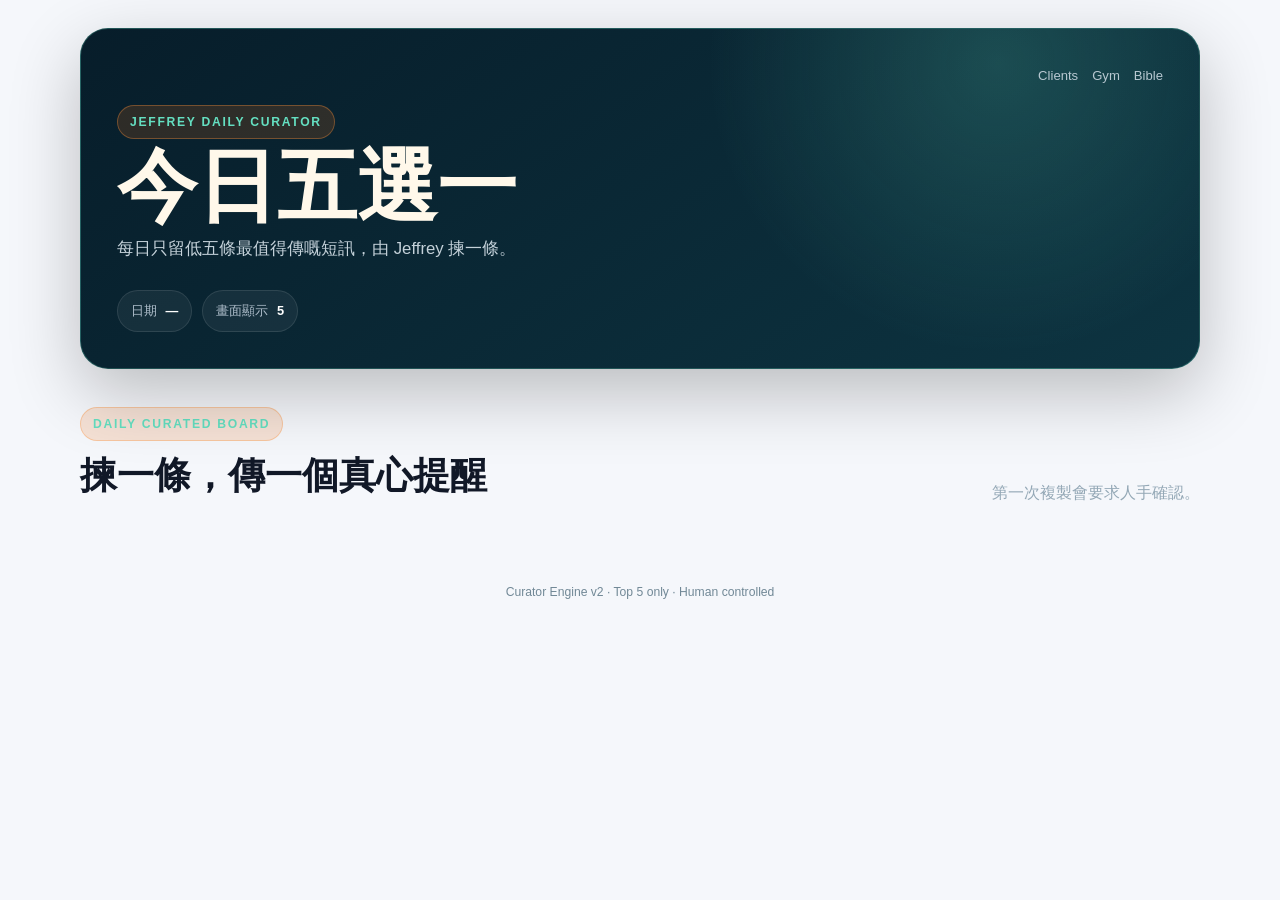
==== index.html @ 98b44e22 "feat: replace reminder catalogue with Top 5 board" ====
<!DOCTYPE html>
<html lang="zh-HK">
<head>
  <meta charset="UTF-8" />
  <meta name="viewport" content="width=device-width, initial-scale=1.0" />
  <meta name="app-version" content="5.0.0" />
  <meta name="last-updated" content="2026-07-28" />
  <title>Jeffrey 每日短訊精選</title>
  <link rel="stylesheet" href="style.css" />
  <link rel="stylesheet" href="reminder/relationship.css" />
  <link rel="stylesheet" href="reminder/curator-overrides.css" />
</head>
<body>
  <div class="curator-shell">
    <header class="curator-hero">
      <nav class="root-links" aria-label="Jeffrey tools">
        <a href="clients.html">Clients</a>
        <a href="gym/">Gym</a>
        <a href="bible.html">Bible</a>
      </nav>
      <div class="eyebrow">Jeffrey Daily Curator</div>
      <h1>今日五選一</h1>
      <p>每日只留低五條最值得傳嘅短訊，由 Jeffrey 揀一條。</p>
      <div class="board-facts" aria-label="今日精選資料">
        <span>日期 <strong id="boardDate">—</strong></span>
        <span>畫面顯示 <strong>5</strong></span>
      </div>
    </header>
    <main>
      <section aria-labelledby="boardTitle">
        <div class="section-heading">
          <div>
            <div class="eyebrow">Daily curated board</div>
            <h2 id="boardTitle">揀一條，傳一個真心提醒</h2>
          </div>
          <p>第一次複製會要求人手確認。</p>
        </div>
        <div id="messageGrid" class="curator-grid" aria-live="polite"></div>
        <div id="emptyState" class="empty-state" hidden>
          今日精選未準備好。畫面唔會顯示舊短訊，請稍後再試。
        </div>
      </section>
    </main>
    <footer>Curator Engine v2 · Top 5 only · Human controlled</footer>
  </div>
  <script type="module" src="reminder/app.js"></script>
</body>
</html>
---- style.css ----
:root{--bg:#f5f7fb;--card:#fff;--ink:#111827;--muted:#6b7280;--line:#e5e7eb;--accent:#f97316;--green:#16a34a;--blue:#2563eb;--shadow:0 8px 28px rgba(17,24,39,.08)}:root[data-theme="dark"]{--bg:#0b1120;--card:#111827;--ink:#f9fafb;--muted:#9ca3af;--line:#2b3546;--shadow:0 10px 32px rgba(0,0,0,.28)}*{box-sizing:border-box}html{scroll-behavior:smooth}body{margin:0;background:var(--bg);color:var(--ink);font-family:-apple-system,BlinkMacSystemFont,"Segoe UI",Roboto,"Noto Sans TC","PingFang TC","Microsoft JhengHei",sans-serif;line-height:1.65;transition:background .2s,color .2s}.app-shell{max-width:1120px;margin:auto;padding:18px}.hero{background:linear-gradient(135deg,#111827,#1f2937);color:#fff;border-radius:28px;padding:28px 22px;text-align:center;box-shadow:var(--shadow);margin-bottom:18px}.hero-topline{display:flex;justify-content:space-between;align-items:center;gap:12px;flex-wrap:wrap}.eyebrow{display:inline-block;background:rgba(249,115,22,.16);color:#fed7aa;border:1px solid rgba(251,146,60,.35);border-radius:999px;padding:6px 12px;font-weight:800;font-size:13px}.engine-status{border-radius:999px;padding:6px 10px;font-size:12px;font-weight:900}.loading-state{background:#374151;color:#e5e7eb}.ready-state{background:#064e3b;color:#a7f3d0}.warning-state{background:#78350f;color:#fde68a}.error-state{background:#7f1d1d;color:#fecaca}.hero h1{margin:18px 0 8px;font-size:2rem}.hero p{margin:0;color:#d1d5db}.hero-actions{margin-top:16px;display:flex;gap:10px;justify-content:center;flex-wrap:wrap}.nav-link{border:0;text-decoration:none;background:#fff;color:#111827;padding:10px 15px;border-radius:999px;font-weight:800;cursor:pointer}.nav-link.ghost{background:rgba(255,255,255,.12);color:#fff;border:1px solid rgba(255,255,255,.18)}.control-panel{display:flex;justify-content:space-between;gap:16px;align-items:center;background:var(--card);border:1px solid var(--line);border-radius:22px;padding:14px 16px;margin-bottom:18px;box-shadow:var(--shadow)}.search-box{display:flex;align-items:center;gap:10px;min-width:0;flex:1;font-weight:800}.search-box input{width:100%;max-width:420px;border:1px solid var(--line);background:var(--bg);color:var(--ink);border-radius:14px;padding:11px 13px;font:inherit}.stats{display:flex;gap:14px;flex-wrap:wrap;color:var(--muted);font-size:13px}.stats b{color:var(--ink)}.daily-brief{background:var(--card);border:1px solid var(--line);border-radius:24px;padding:18px;margin-bottom:18px;box-shadow:var(--shadow)}.brief-grid{display:grid;grid-template-columns:1.4fr 1fr 1fr;gap:14px}.brief-card{border:1px solid var(--line);border-radius:18px;padding:14px;background:var(--card)}.brief-card h3{margin:0 0 6px;font-size:15px}.brief-card p{margin:0;color:var(--muted)}.tabs{display:flex;gap:10px;overflow-x:auto;padding:0 0 12px;margin-bottom:12px;scrollbar-width:thin}.tab{border:1px solid var(--line);background:var(--card);color:var(--ink);border-radius:999px;padding:10px 16px;font-weight:800;white-space:nowrap;box-shadow:0 3px 12px rgba(0,0,0,.04);cursor:pointer}.tab.active,.tab:hover{background:#111827;color:#fff}.grid{display:grid;grid-template-columns:repeat(auto-fit,minmax(300px,1fr));gap:18px}.card{background:var(--card);border-radius:24px;padding:20px;box-shadow:var(--shadow);border:2px solid transparent;display:flex;flex-direction:column;justify-content:space-between;min-height:250px}.card.daily{border-color:#fb923c}.card.fav{border-color:#facc15}.meta{display:flex;gap:8px;flex-wrap:wrap;margin-bottom:10px}.pill{display:inline-block;border-radius:999px;background:#eef2ff;color:#3730a3;font-size:12px;font-weight:900;padding:4px 9px}.pill.today{background:#ffedd5;color:#c2410c}.pill.score{background:#dcfce7;color:#166534}.topic{font-size:1.12rem;font-weight:900;margin:4px 0 10px}.content{white-space:pre-wrap;color:var(--muted);line-height:1.85;margin-bottom:14px}.card-actions{display:flex;gap:8px}.btn{flex:1;border:0;border-radius:14px;padding:12px 10px;background:#111827;color:#fff;font-weight:900;cursor:pointer}.btn.secondary{background:var(--bg);color:var(--ink);border:1px solid var(--line)}.btn.copied{background:var(--green)}.btn.retry{max-width:180px;margin-top:8px}.usage{font-size:12px;color:#047857;font-weight:700;margin-bottom:10px}.loading,.empty-state{color:var(--muted)}.empty-state,.error-panel{grid-column:1/-1;background:var(--card);border:1px dashed var(--line);border-radius:18px;padding:24px;text-align:center}.error-panel p{color:var(--muted)}footer{text-align:center;color:var(--muted);font-size:13px;margin:30px 0 10px;display:flex;flex-direction:column;gap:4px}@media(max-width:760px){.app-shell{padding:12px}.hero{padding:22px 16px;border-radius:22px}.hero-topline{justify-content:center}.hero h1{font-size:1.45rem}.control-panel{align-items:stretch;flex-direction:column}.search-box{align-items:stretch;flex-direction:column;gap:6px}.search-box input{max-width:none}.stats{display:grid;grid-template-columns:1fr 1fr;gap:8px}.brief-grid{grid-template-columns:1fr}.grid{grid-template-columns:1fr}.card{min-height:0}.card-actions{flex-direction:column}.nav-link{flex:1 1 145px}.tabs{margin-left:-12px;margin-right:-12px;padding-left:12px;padding-right:12px}}
---- reminder/relationship.css ----
:root{color-scheme:dark}.curator-shell{width:min(1120px,calc(100% - 32px));margin:0 auto;padding:28px 0 42px}.curator-hero{position:relative;overflow:hidden;padding:36px;border:1px solid rgba(100,223,193,.26);border-radius:28px;background:radial-gradient(circle at 82% 10%,rgba(100,223,193,.19),transparent 30%),linear-gradient(145deg,#071d2a,#0d3441);box-shadow:0 24px 70px rgba(0,0,0,.24)}.curator-hero h1{margin:8px 0;font-size:clamp(2.6rem,8vw,5rem);line-height:1}.curator-hero p{max-width:600px;margin:0;color:#c4d1d9;font-size:1.05rem}.back-link{display:inline-block;margin-bottom:26px;color:#64dfc1;text-decoration:none}.eyebrow{color:#64dfc1;font-size:.76rem;font-weight:800;letter-spacing:.14em;text-transform:uppercase}.board-facts{display:flex;flex-wrap:wrap;gap:10px;margin-top:28px}.board-facts span{padding:9px 13px;border:1px solid rgba(255,255,255,.1);border-radius:999px;background:rgba(255,255,255,.055);color:#aebdca;font-size:.8rem}.board-facts strong{margin-left:5px;color:#fff}.section-heading{display:flex;align-items:end;justify-content:space-between;gap:24px;margin:38px 0 18px}.section-heading h2{margin:5px 0 0;font-size:clamp(1.5rem,4vw,2.3rem)}.section-heading p{margin:0;color:#94a8b6}.curator-grid{display:grid;grid-template-columns:repeat(2,minmax(0,1fr));gap:16px}.curator-card{display:flex;min-height:245px;flex-direction:column;justify-content:space-between;padding:23px;border:1px solid rgba(255,255,255,.1);border-radius:22px;background:linear-gradient(155deg,rgba(12,39,52,.98),rgba(7,27,39,.98));box-shadow:0 16px 34px rgba(0,0,0,.15)}.curator-card:first-child{grid-column:1/-1;min-height:265px;background:radial-gradient(circle at 88% 10%,rgba(224,189,118,.15),transparent 30%),linear-gradient(145deg,#102e3c,#09202e)}.card-top{display:flex;align-items:center;justify-content:space-between}.status-badge,.used-mark{padding:5px 9px;border-radius:999px;font-size:.7rem;font-weight:800;letter-spacing:.04em}.status-badge.draft{background:rgba(224,189,118,.14);color:#e0bd76}.status-badge.approved{background:rgba(100,223,193,.14);color:#64dfc1}.used-mark{background:rgba(255,255,255,.07);color:#aebdca}.customer-text{margin:28px 0;font-size:clamp(1.3rem,3vw,1.8rem);font-weight:720;line-height:1.55;color:#fff8ea}.curator-card:first-child .customer-text{max-width:850px;font-size:clamp(1.6rem,4vw,2.25rem)}.card-actions{display:grid;grid-template-columns:2fr 1fr 1fr;gap:8px}.card-actions .btn{min-height:46px;border-radius:12px}.copy-primary{border-color:#64dfc1!important;background:#64dfc1!important;color:#05231b!important;font-weight:850}.empty-state{padding:34px;border:1px dashed rgba(255,255,255,.16);border-radius:20px;color:#b7c4cc;text-align:center}footer{padding:28px 0 0;color:#718896;text-align:center;font-size:.76rem}@media(max-width:720px){.curator-shell{width:min(100% - 20px,1120px);padding-top:10px}.curator-hero{padding:24px}.curator-grid{grid-template-columns:1fr}.curator-card:first-child{grid-column:auto}.section-heading{display:block}.section-heading p{margin-top:8px}.card-actions{grid-template-columns:1fr 1fr}.copy-primary{grid-column:1/-1}}
---- reminder/curator-overrides.css ----
.root-links {
  display: flex;
  justify-content: flex-end;
  gap: 14px;
  margin-bottom: 18px;
}

.root-links a {
  color: #b8c8d1;
  font-size: 0.82rem;
  text-decoration: none;
}

.root-links a:hover {
  color: #64dfc1;
}

.curator-hero h1 {
  color: #fff8ea;
}
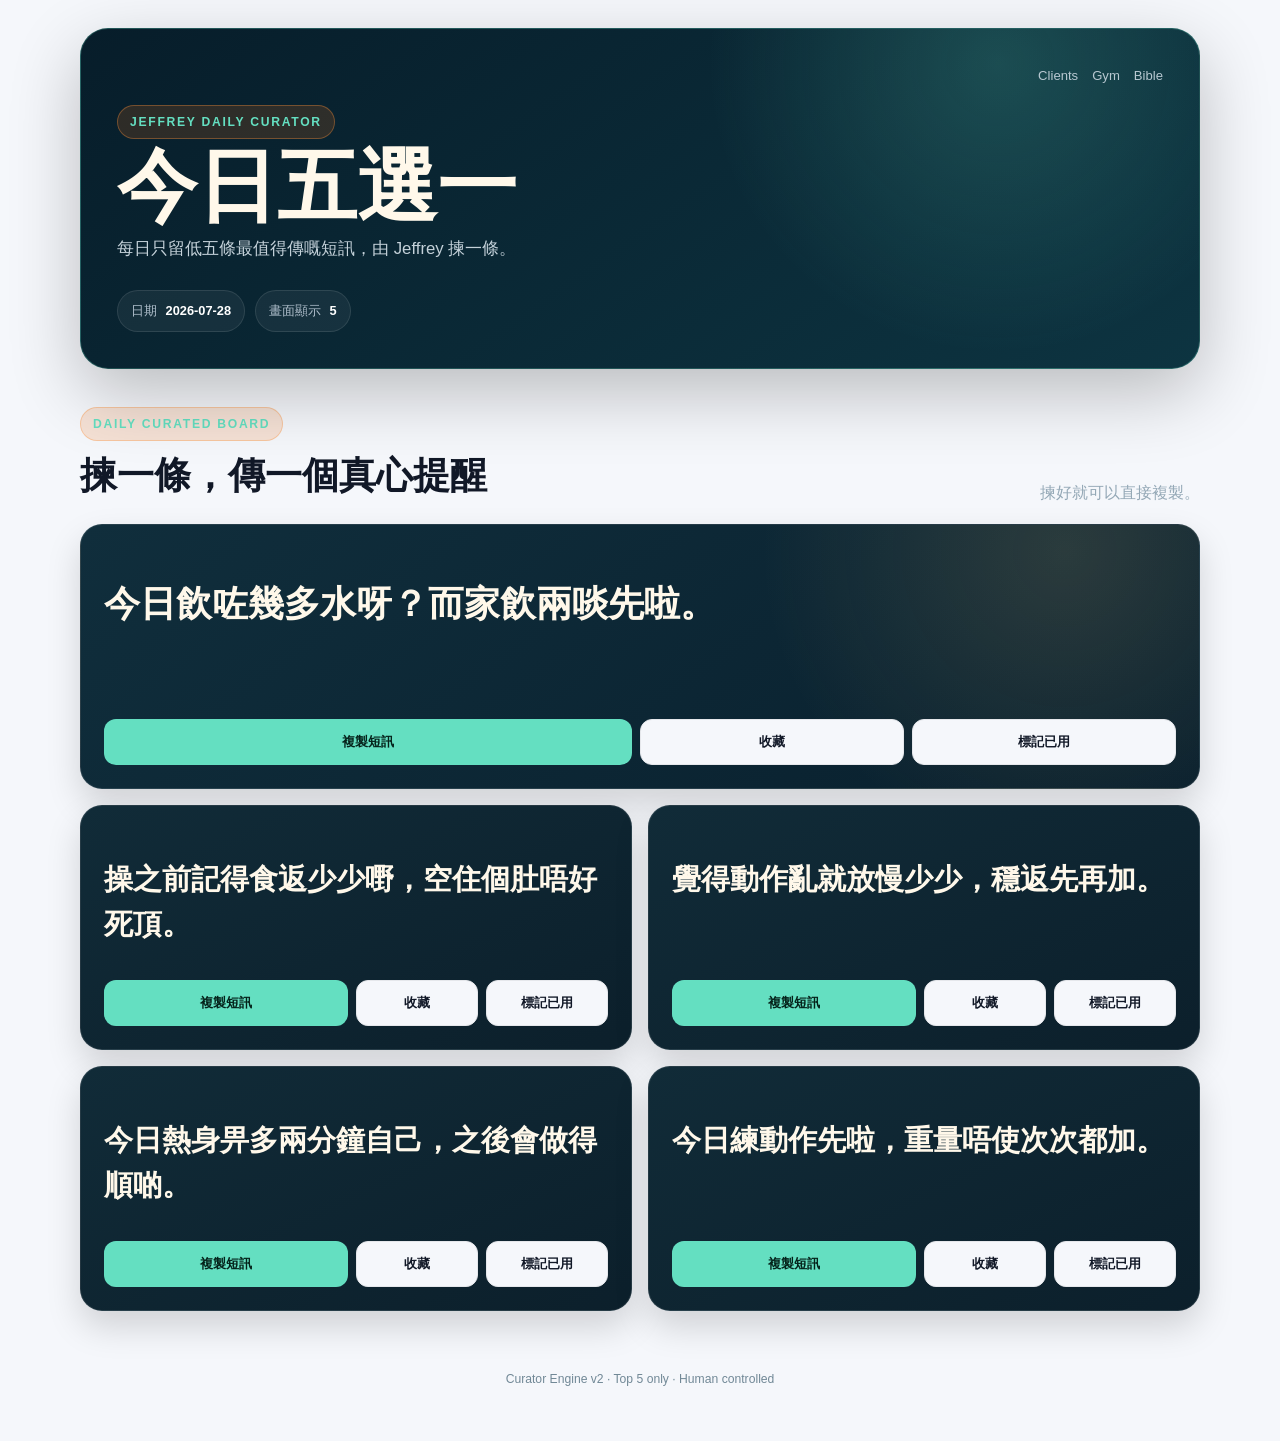
==== commit ec07bfd8: "fix: remove per-message approval gate" ====
--- a/index.html
+++ b/index.html
@@ -33,7 +33,7 @@
             <div class="eyebrow">Daily curated board</div>
             <h2 id="boardTitle">揀一條，傳一個真心提醒</h2>
           </div>
-          <p>第一次複製會要求人手確認。</p>
+          <p>揀好就可以直接複製。</p>
         </div>
         <div id="messageGrid" class="curator-grid" aria-live="polite"></div>
         <div id="emptyState" class="empty-state" hidden>
--- a/reminder/relationship.css
+++ b/reminder/relationship.css
@@ -1 +1,210 @@
-:root{color-scheme:dark}.curator-shell{width:min(1120px,calc(100% - 32px));margin:0 auto;padding:28px 0 42px}.curator-hero{position:relative;overflow:hidden;padding:36px;border:1px solid rgba(100,223,193,.26);border-radius:28px;background:radial-gradient(circle at 82% 10%,rgba(100,223,193,.19),transparent 30%),linear-gradient(145deg,#071d2a,#0d3441);box-shadow:0 24px 70px rgba(0,0,0,.24)}.curator-hero h1{margin:8px 0;font-size:clamp(2.6rem,8vw,5rem);line-height:1}.curator-hero p{max-width:600px;margin:0;color:#c4d1d9;font-size:1.05rem}.back-link{display:inline-block;margin-bottom:26px;color:#64dfc1;text-decoration:none}.eyebrow{color:#64dfc1;font-size:.76rem;font-weight:800;letter-spacing:.14em;text-transform:uppercase}.board-facts{display:flex;flex-wrap:wrap;gap:10px;margin-top:28px}.board-facts span{padding:9px 13px;border:1px solid rgba(255,255,255,.1);border-radius:999px;background:rgba(255,255,255,.055);color:#aebdca;font-size:.8rem}.board-facts strong{margin-left:5px;color:#fff}.section-heading{display:flex;align-items:end;justify-content:space-between;gap:24px;margin:38px 0 18px}.section-heading h2{margin:5px 0 0;font-size:clamp(1.5rem,4vw,2.3rem)}.section-heading p{margin:0;color:#94a8b6}.curator-grid{display:grid;grid-template-columns:repeat(2,minmax(0,1fr));gap:16px}.curator-card{display:flex;min-height:245px;flex-direction:column;justify-content:space-between;padding:23px;border:1px solid rgba(255,255,255,.1);border-radius:22px;background:linear-gradient(155deg,rgba(12,39,52,.98),rgba(7,27,39,.98));box-shadow:0 16px 34px rgba(0,0,0,.15)}.curator-card:first-child{grid-column:1/-1;min-height:265px;background:radial-gradient(circle at 88% 10%,rgba(224,189,118,.15),transparent 30%),linear-gradient(145deg,#102e3c,#09202e)}.card-top{display:flex;align-items:center;justify-content:space-between}.status-badge,.used-mark{padding:5px 9px;border-radius:999px;font-size:.7rem;font-weight:800;letter-spacing:.04em}.status-badge.draft{background:rgba(224,189,118,.14);color:#e0bd76}.status-badge.approved{background:rgba(100,223,193,.14);color:#64dfc1}.used-mark{background:rgba(255,255,255,.07);color:#aebdca}.customer-text{margin:28px 0;font-size:clamp(1.3rem,3vw,1.8rem);font-weight:720;line-height:1.55;color:#fff8ea}.curator-card:first-child .customer-text{max-width:850px;font-size:clamp(1.6rem,4vw,2.25rem)}.card-actions{display:grid;grid-template-columns:2fr 1fr 1fr;gap:8px}.card-actions .btn{min-height:46px;border-radius:12px}.copy-primary{border-color:#64dfc1!important;background:#64dfc1!important;color:#05231b!important;font-weight:850}.empty-state{padding:34px;border:1px dashed rgba(255,255,255,.16);border-radius:20px;color:#b7c4cc;text-align:center}footer{padding:28px 0 0;color:#718896;text-align:center;font-size:.76rem}@media(max-width:720px){.curator-shell{width:min(100% - 20px,1120px);padding-top:10px}.curator-hero{padding:24px}.curator-grid{grid-template-columns:1fr}.curator-card:first-child{grid-column:auto}.section-heading{display:block}.section-heading p{margin-top:8px}.card-actions{grid-template-columns:1fr 1fr}.copy-primary{grid-column:1/-1}}
+:root {
+  color-scheme: dark;
+}
+
+.curator-shell {
+  width: min(1120px, calc(100% - 32px));
+  margin: 0 auto;
+  padding: 28px 0 42px;
+}
+
+.curator-hero {
+  position: relative;
+  overflow: hidden;
+  padding: 36px;
+  border: 1px solid rgba(100, 223, 193, 0.26);
+  border-radius: 28px;
+  background:
+    radial-gradient(circle at 82% 10%, rgba(100, 223, 193, 0.19), transparent 30%),
+    linear-gradient(145deg, #071d2a, #0d3441);
+  box-shadow: 0 24px 70px rgba(0, 0, 0, 0.24);
+}
+
+.curator-hero h1 {
+  margin: 8px 0;
+  font-size: clamp(2.6rem, 8vw, 5rem);
+  line-height: 1;
+}
+
+.curator-hero p {
+  max-width: 600px;
+  margin: 0;
+  color: #c4d1d9;
+  font-size: 1.05rem;
+}
+
+.back-link {
+  display: inline-block;
+  margin-bottom: 26px;
+  color: #64dfc1;
+  text-decoration: none;
+}
+
+.eyebrow {
+  color: #64dfc1;
+  font-size: 0.76rem;
+  font-weight: 800;
+  letter-spacing: 0.14em;
+  text-transform: uppercase;
+}
+
+.board-facts {
+  display: flex;
+  flex-wrap: wrap;
+  gap: 10px;
+  margin-top: 28px;
+}
+
+.board-facts span {
+  padding: 9px 13px;
+  border: 1px solid rgba(255, 255, 255, 0.1);
+  border-radius: 999px;
+  background: rgba(255, 255, 255, 0.055);
+  color: #aebdca;
+  font-size: 0.8rem;
+}
+
+.board-facts strong {
+  margin-left: 5px;
+  color: #fff;
+}
+
+.section-heading {
+  display: flex;
+  align-items: end;
+  justify-content: space-between;
+  gap: 24px;
+  margin: 38px 0 18px;
+}
+
+.section-heading h2 {
+  margin: 5px 0 0;
+  font-size: clamp(1.5rem, 4vw, 2.3rem);
+}
+
+.section-heading p {
+  margin: 0;
+  color: #94a8b6;
+}
+
+.curator-grid {
+  display: grid;
+  grid-template-columns: repeat(2, minmax(0, 1fr));
+  gap: 16px;
+}
+
+.curator-card {
+  display: flex;
+  min-height: 245px;
+  flex-direction: column;
+  justify-content: space-between;
+  padding: 23px;
+  border: 1px solid rgba(255, 255, 255, 0.1);
+  border-radius: 22px;
+  background: linear-gradient(155deg, rgba(12, 39, 52, 0.98), rgba(7, 27, 39, 0.98));
+  box-shadow: 0 16px 34px rgba(0, 0, 0, 0.15);
+}
+
+.curator-card:first-child {
+  grid-column: 1 / -1;
+  min-height: 265px;
+  background:
+    radial-gradient(circle at 88% 10%, rgba(224, 189, 118, 0.15), transparent 30%),
+    linear-gradient(145deg, #102e3c, #09202e);
+}
+
+.card-top {
+  display: flex;
+  justify-content: flex-end;
+}
+
+.used-mark {
+  padding: 5px 9px;
+  border-radius: 999px;
+  background: rgba(255, 255, 255, 0.07);
+  color: #aebdca;
+  font-size: 0.7rem;
+  font-weight: 800;
+  letter-spacing: 0.04em;
+}
+
+.customer-text {
+  margin: 28px 0;
+  color: #fff8ea;
+  font-size: clamp(1.3rem, 3vw, 1.8rem);
+  font-weight: 720;
+  line-height: 1.55;
+}
+
+.curator-card:first-child .customer-text {
+  max-width: 850px;
+  font-size: clamp(1.6rem, 4vw, 2.25rem);
+}
+
+.card-actions {
+  display: grid;
+  grid-template-columns: 2fr 1fr 1fr;
+  gap: 8px;
+}
+
+.card-actions .btn {
+  min-height: 46px;
+  border-radius: 12px;
+}
+
+.copy-primary {
+  border-color: #64dfc1 !important;
+  background: #64dfc1 !important;
+  color: #05231b !important;
+  font-weight: 850;
+}
+
+.empty-state {
+  padding: 34px;
+  border: 1px dashed rgba(255, 255, 255, 0.16);
+  border-radius: 20px;
+  color: #b7c4cc;
+  text-align: center;
+}
+
+footer {
+  padding: 28px 0 0;
+  color: #718896;
+  text-align: center;
+  font-size: 0.76rem;
+}
+
+@media (max-width: 720px) {
+  .curator-shell {
+    width: min(100% - 20px, 1120px);
+    padding-top: 10px;
+  }
+
+  .curator-hero {
+    padding: 24px;
+  }
+
+  .curator-grid {
+    grid-template-columns: 1fr;
+  }
+
+  .curator-card:first-child {
+    grid-column: auto;
+  }
+
+  .section-heading {
+    display: block;
+  }
+
+  .section-heading p {
+    margin-top: 8px;
+  }
+
+  .card-actions {
+    grid-template-columns: 1fr 1fr;
+  }
+
+  .copy-primary {
+    grid-column: 1 / -1;
+  }
+}
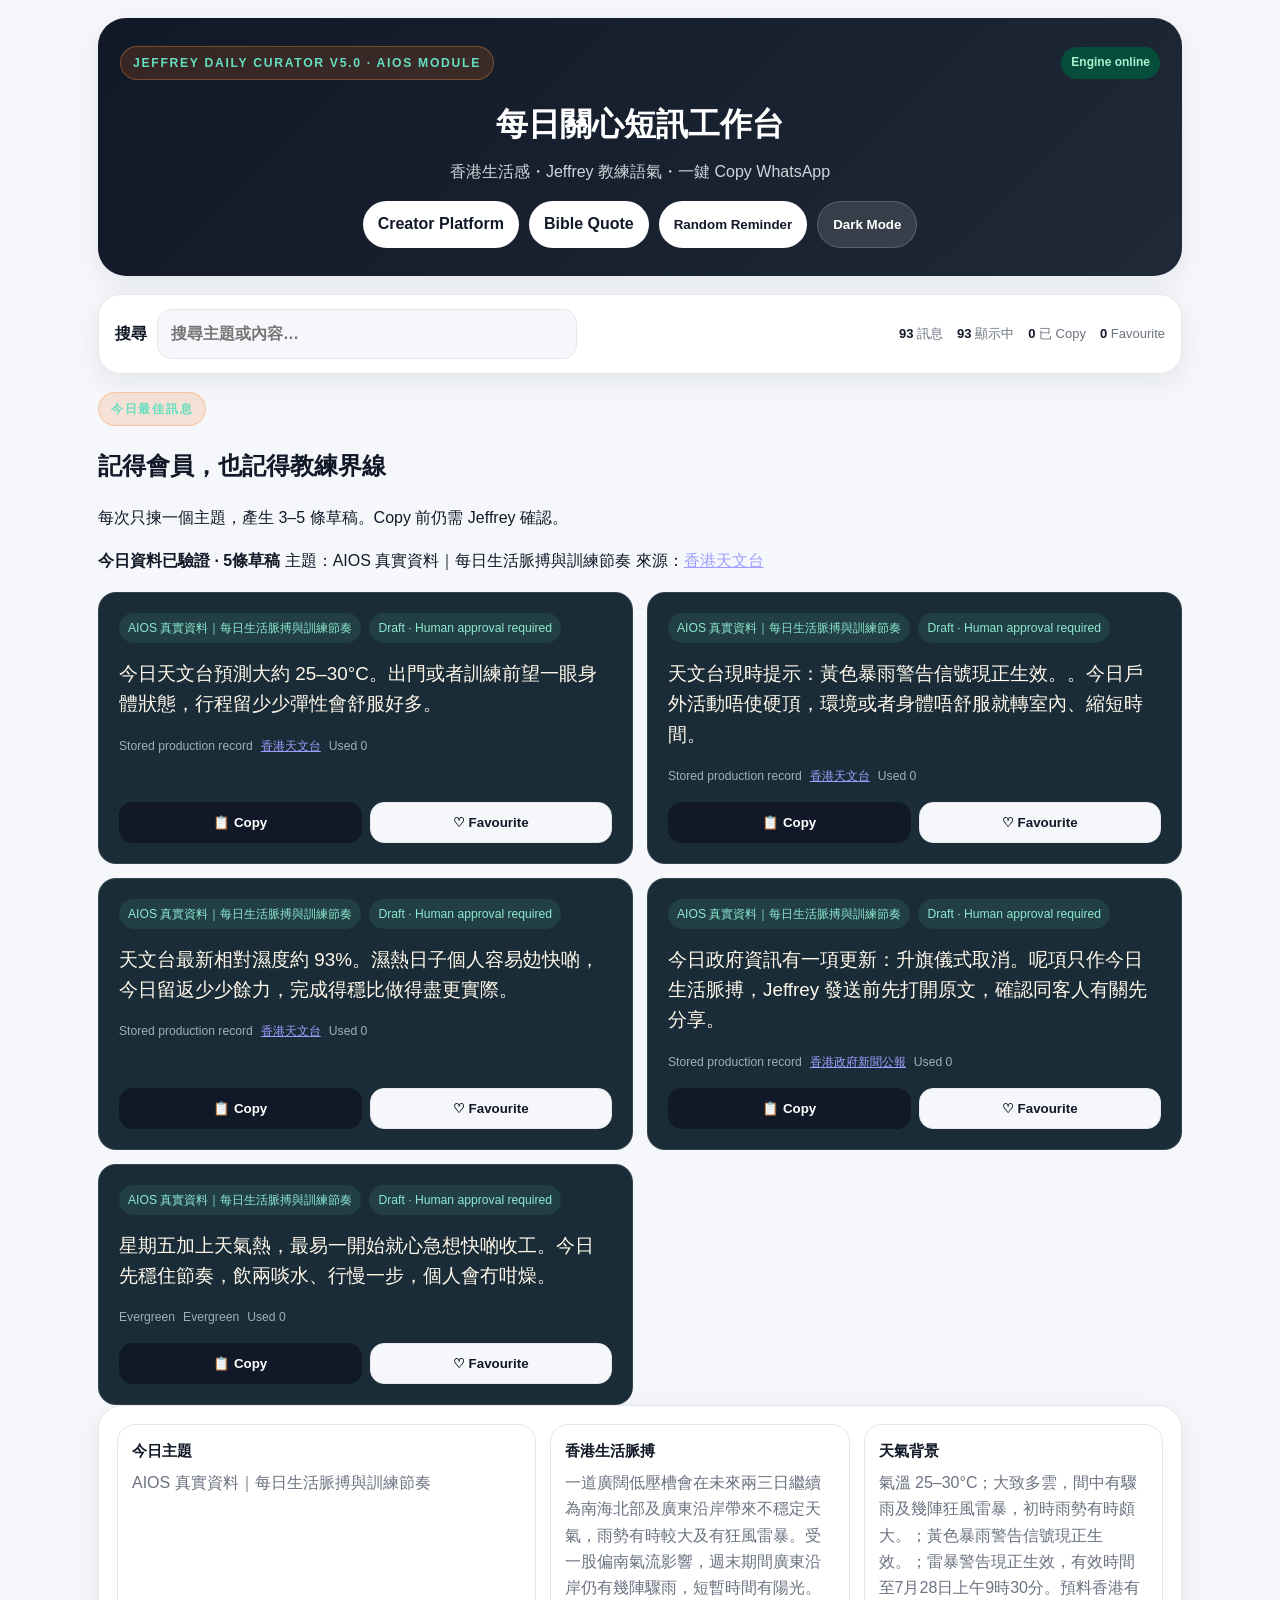
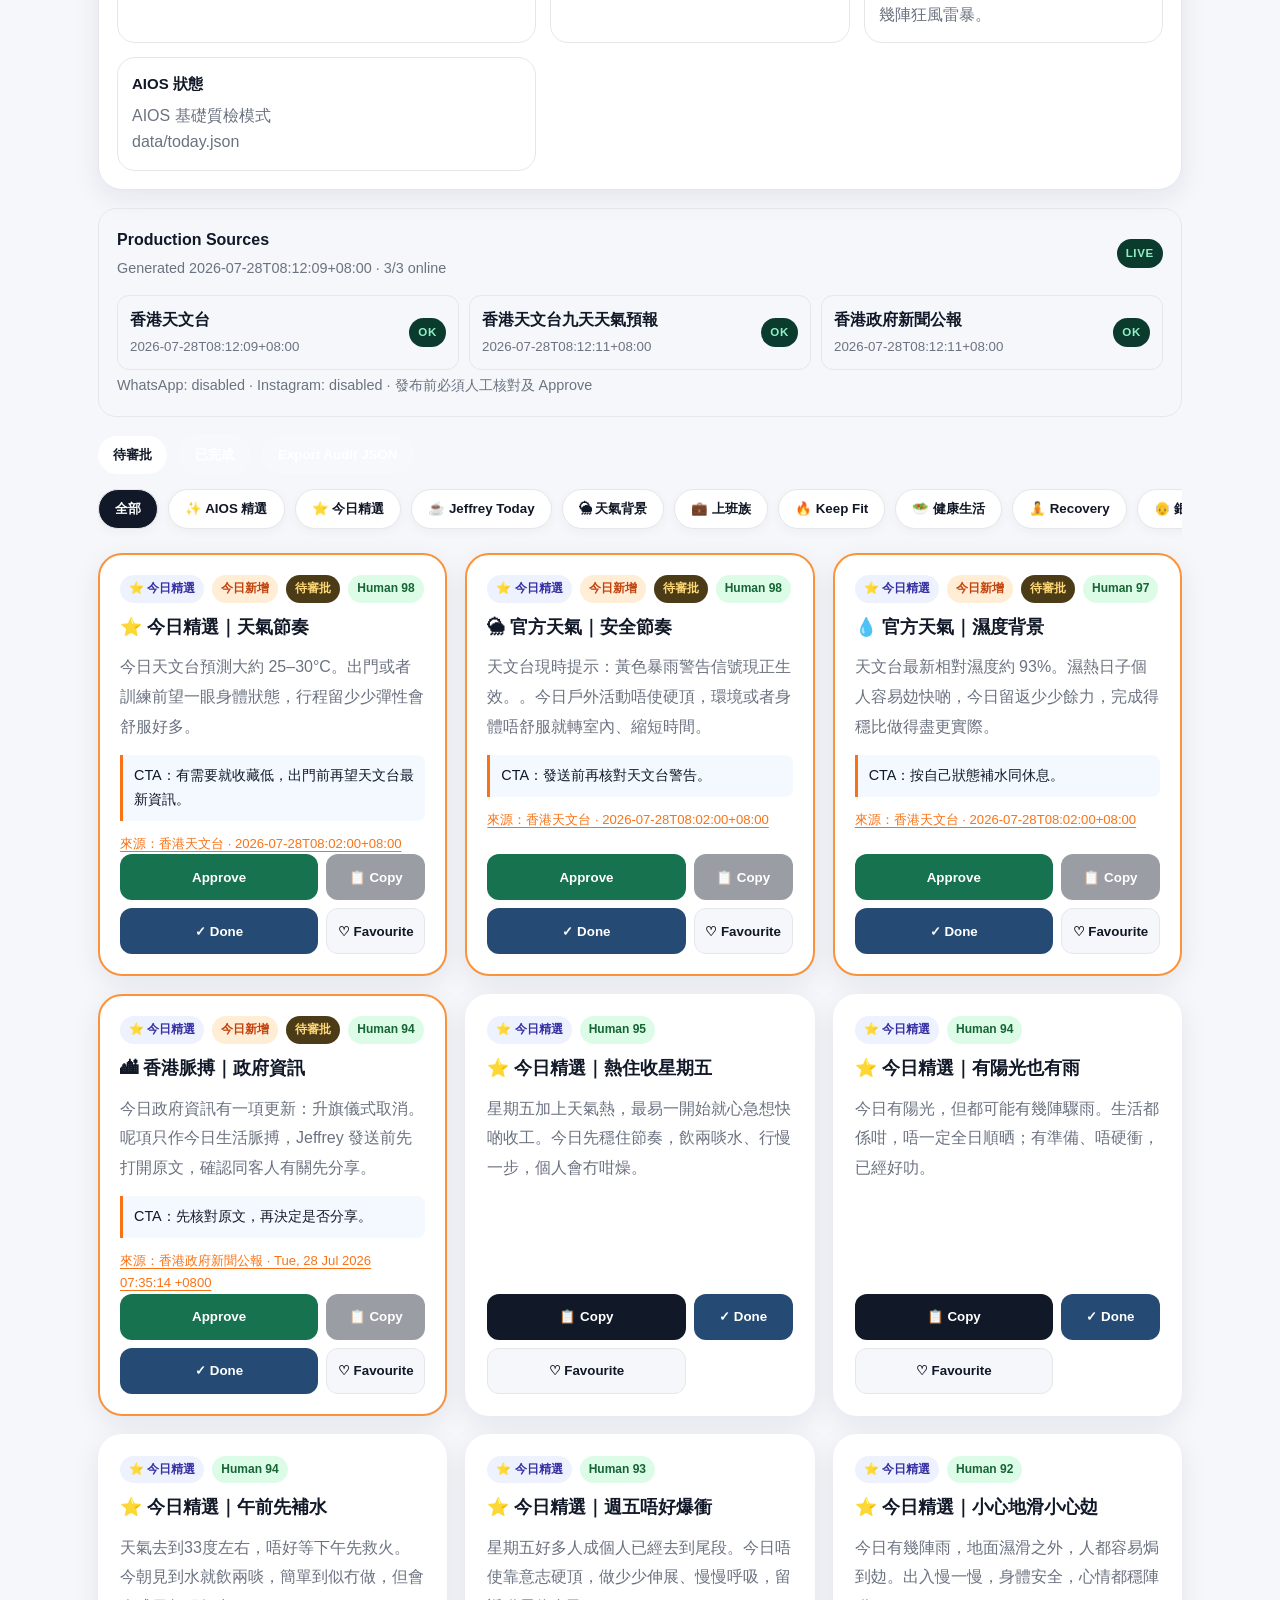
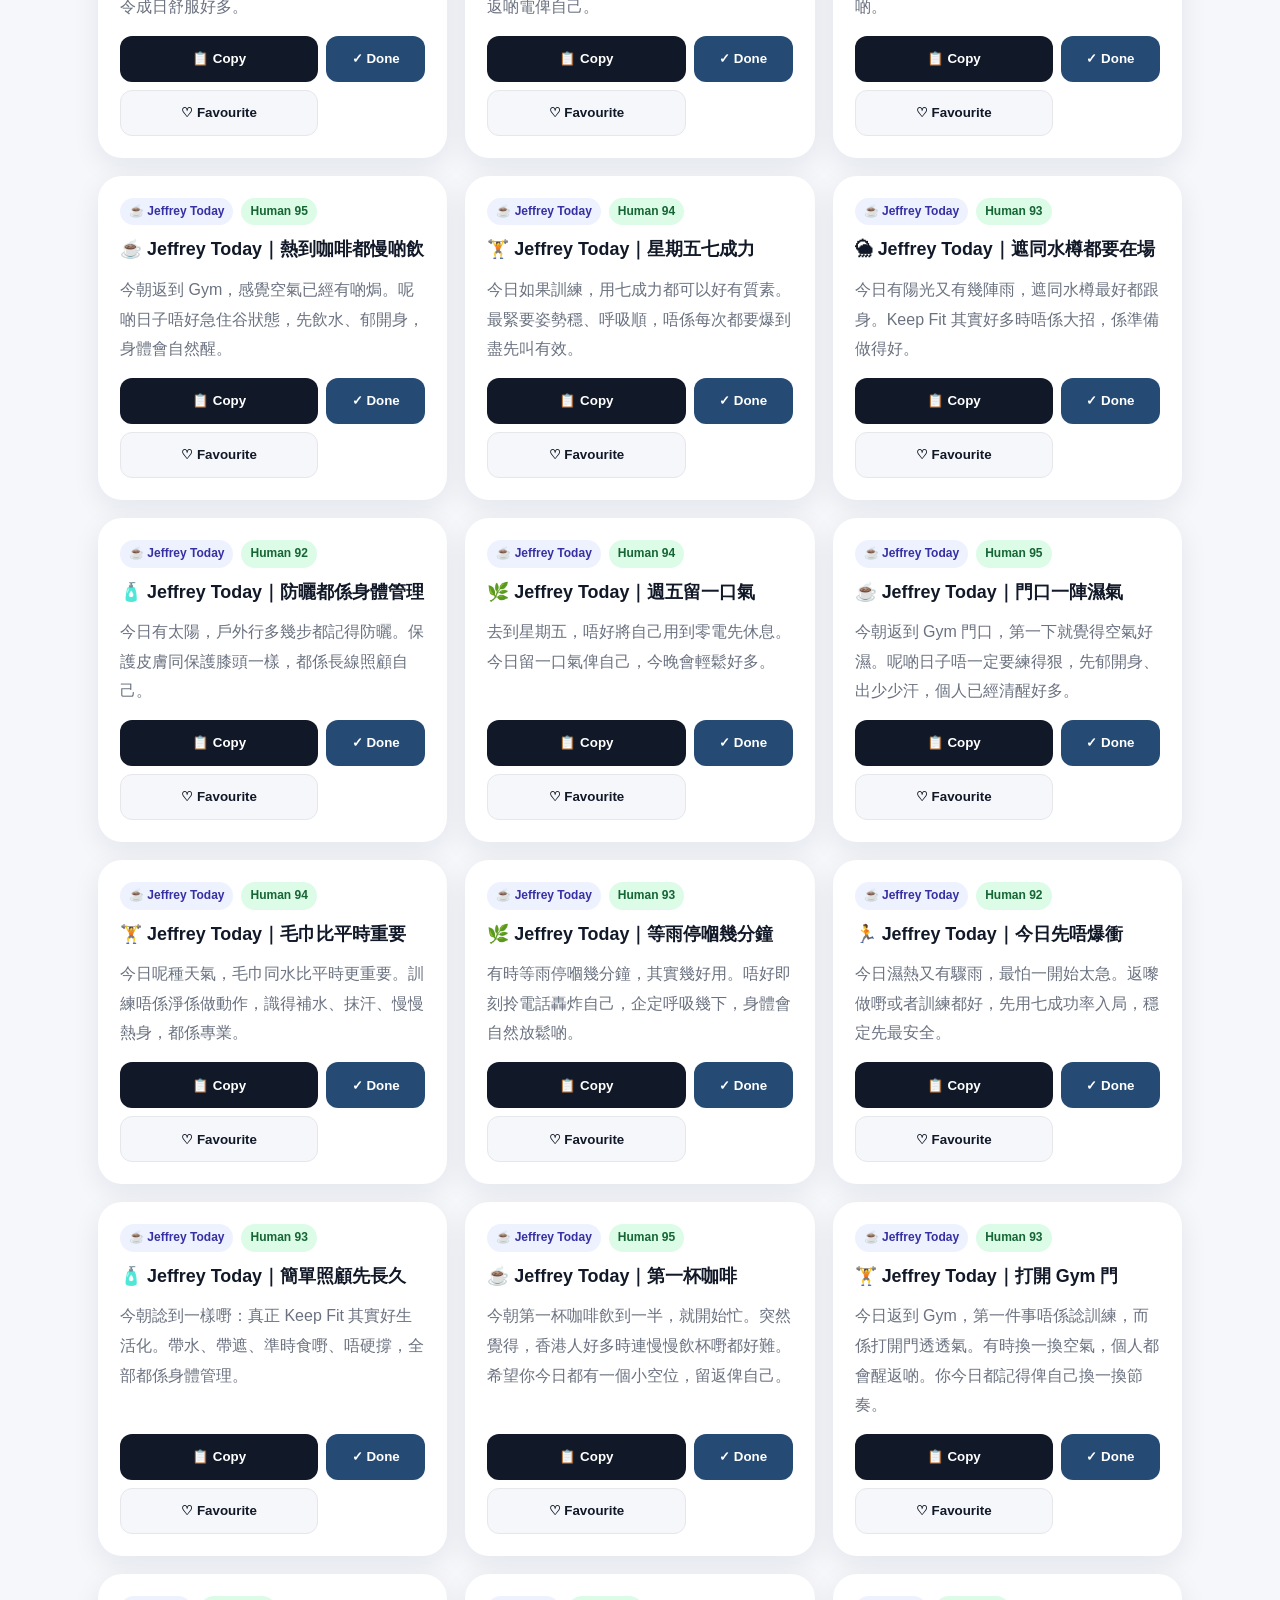
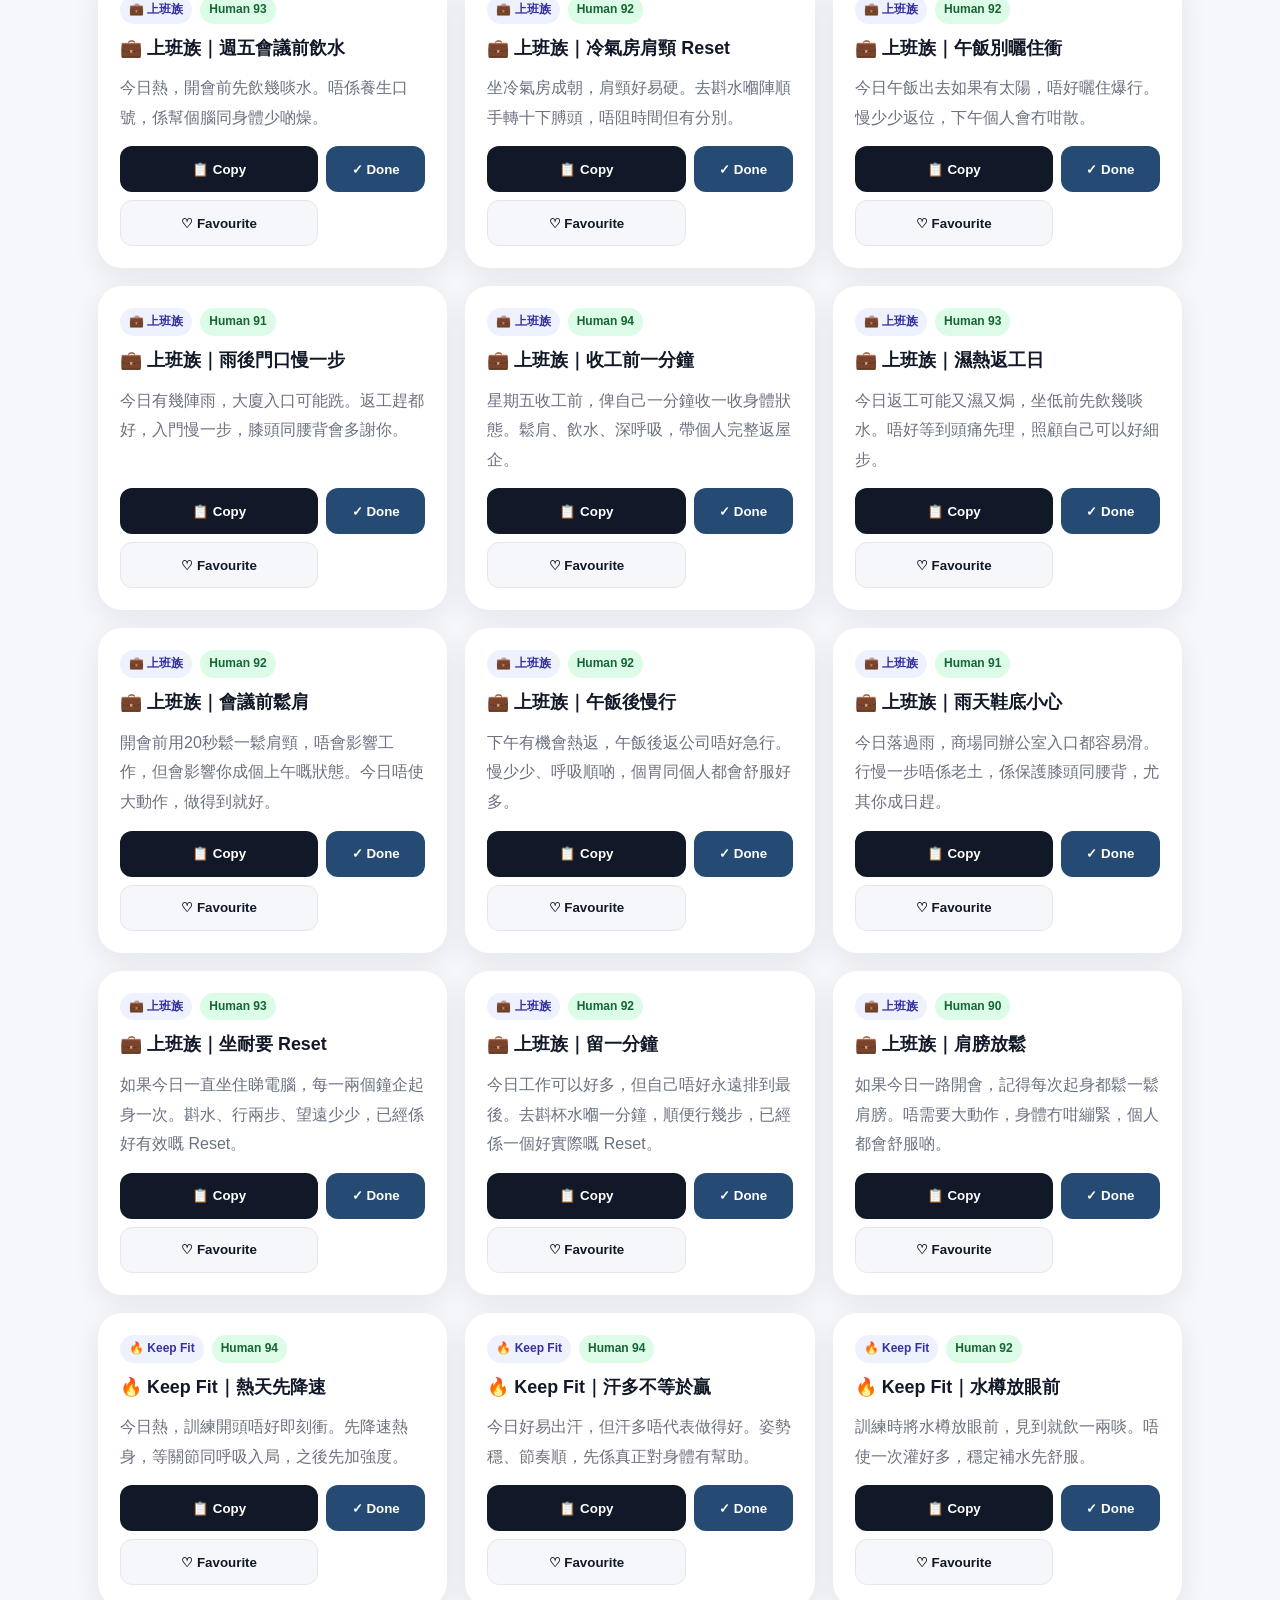
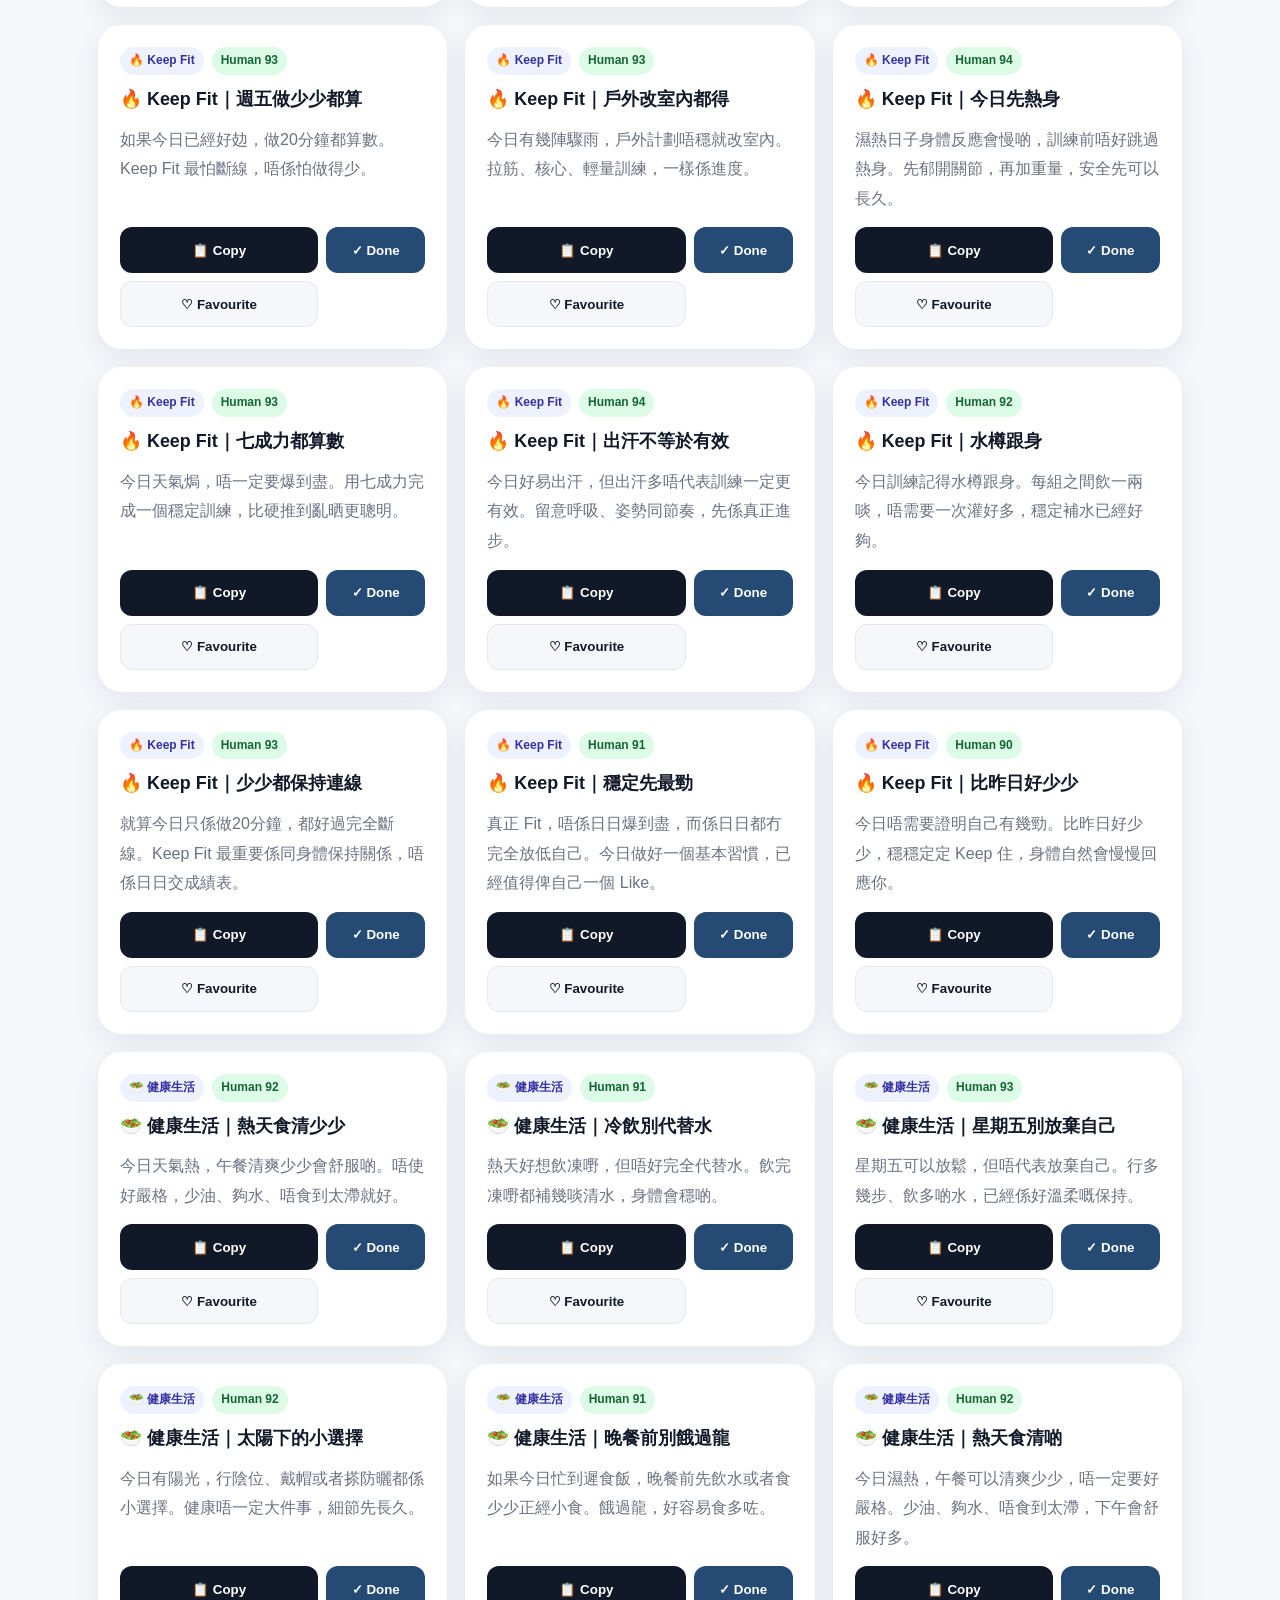
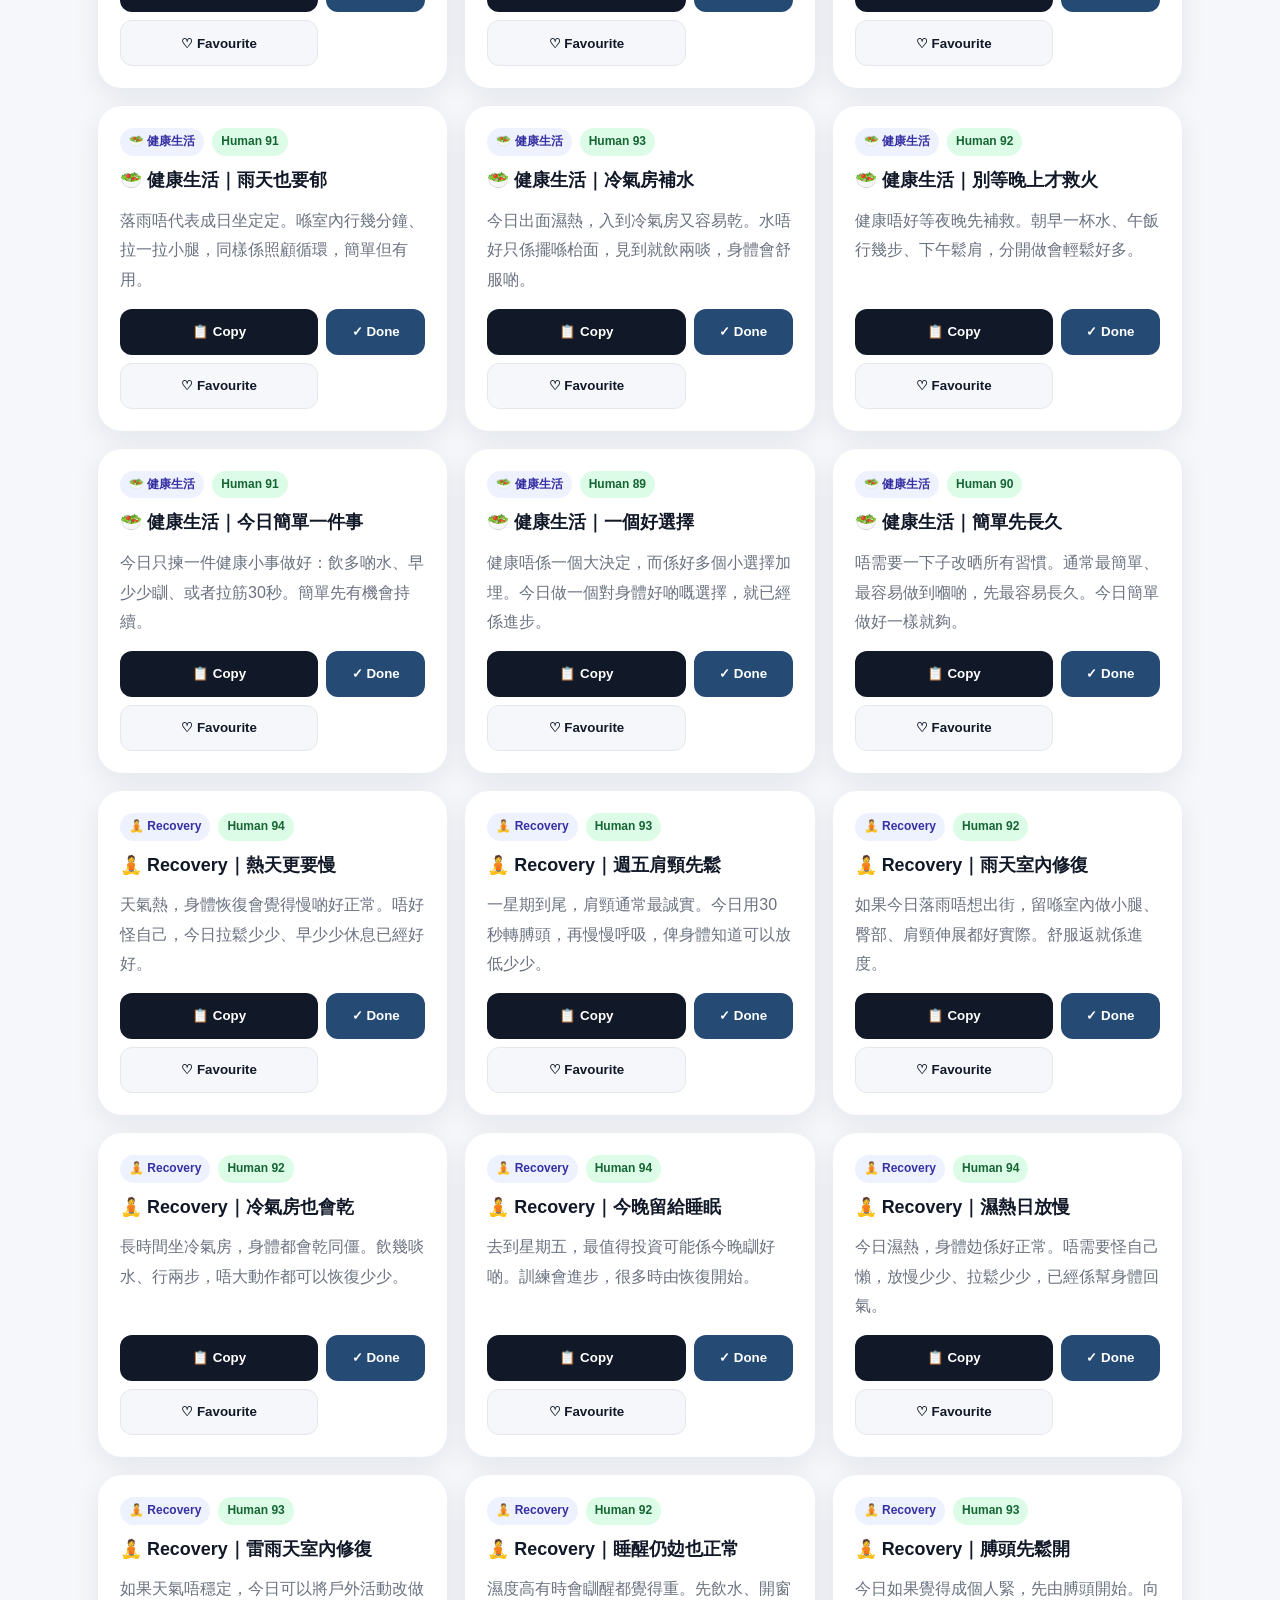
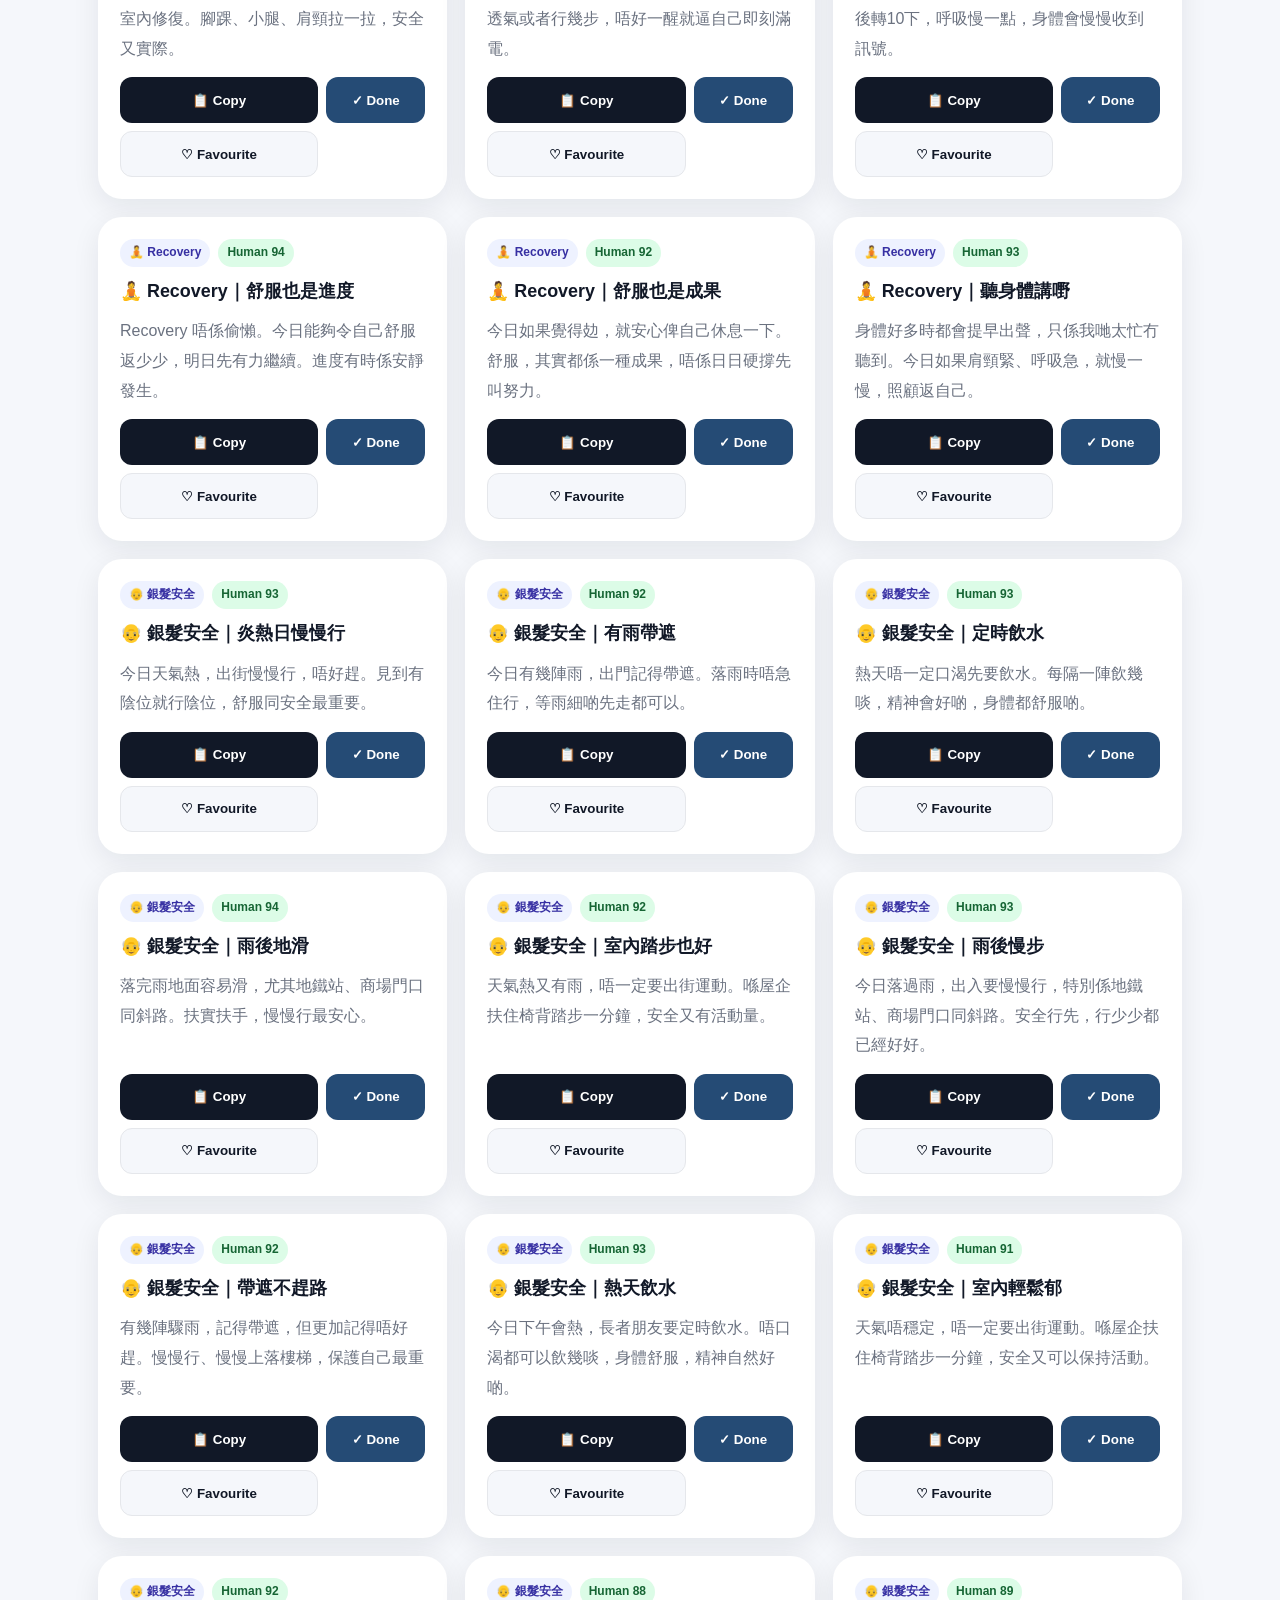
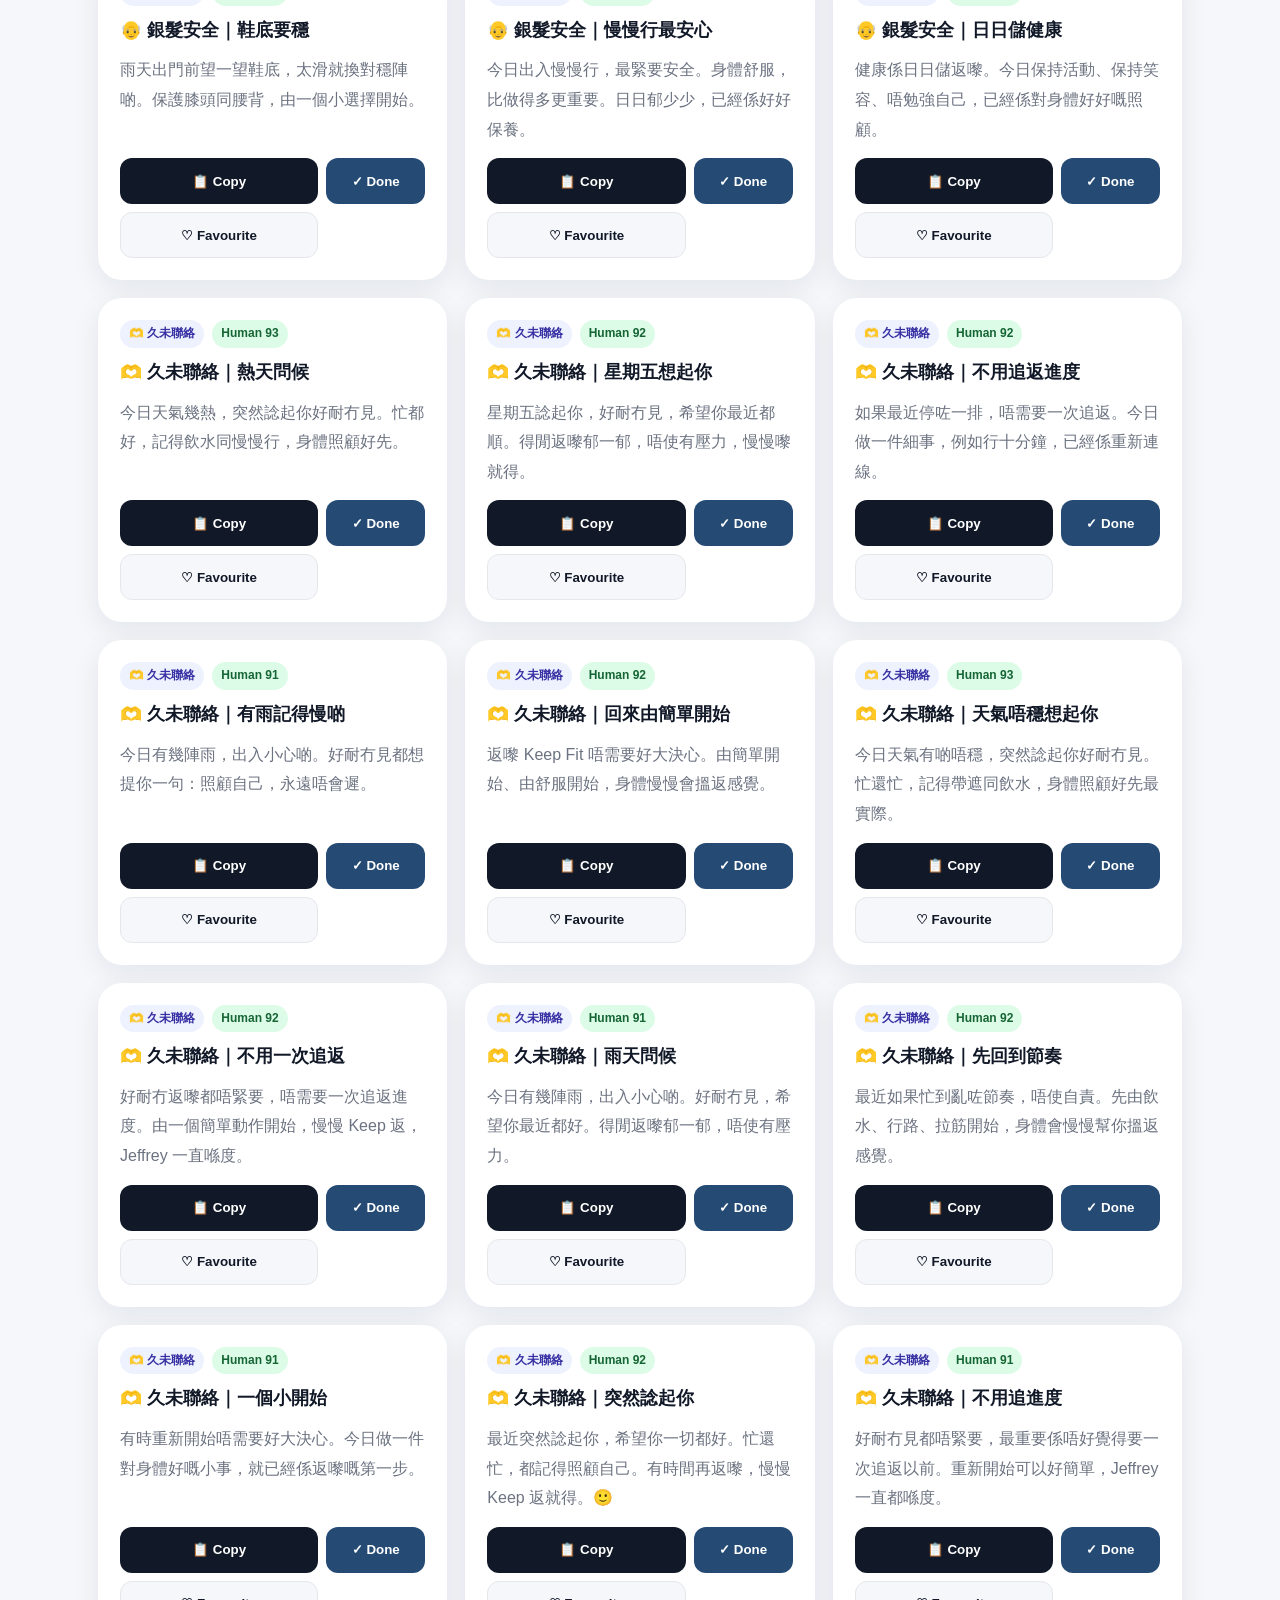
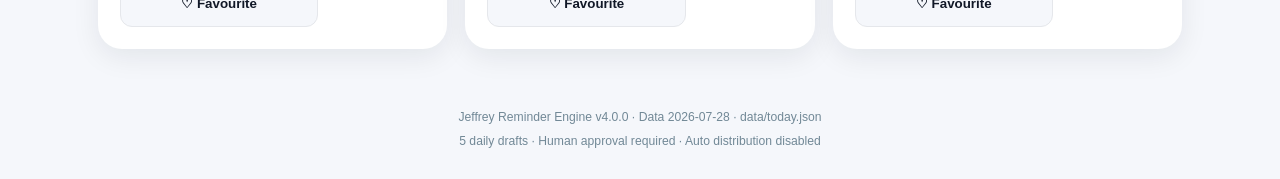
==== commit eee1bf73: "Simplify Jeffrey to a daily Top 5 curator" ====
--- a/index.html
+++ b/index.html
@@ -3,46 +3,60 @@
 <head>
   <meta charset="UTF-8" />
   <meta name="viewport" content="width=device-width, initial-scale=1.0" />
+  <meta name="theme-color" content="#111827" />
   <meta name="app-version" content="5.0.0" />
-  <meta name="last-updated" content="2026-07-28" />
-  <title>Jeffrey 每日短訊精選</title>
-  <link rel="stylesheet" href="style.css" />
-  <link rel="stylesheet" href="reminder/relationship.css" />
-  <link rel="stylesheet" href="reminder/curator-overrides.css" />
+  <meta name="last-updated" content="2026-07-27" />
+  <meta http-equiv="Cache-Control" content="no-cache, no-store, must-revalidate" />
+  <title>Jeffrey Daily Reminder OS</title>
+  <link rel="stylesheet" href="style.css?v=4.0.0" />
+  <link rel="stylesheet" href="production.css?v=4.0.0" />
+  <link rel="stylesheet" href="reminder/relationship.css?v=4.0.0" />
 </head>
 <body>
-  <div class="curator-shell">
-    <header class="curator-hero">
-      <nav class="root-links" aria-label="Jeffrey tools">
-        <a href="clients.html">Clients</a>
-        <a href="gym/">Gym</a>
-        <a href="bible.html">Bible</a>
-      </nav>
-      <div class="eyebrow">Jeffrey Daily Curator</div>
-      <h1>今日五選一</h1>
-      <p>每日只留低五條最值得傳嘅短訊，由 Jeffrey 揀一條。</p>
-      <div class="board-facts" aria-label="今日精選資料">
-        <span>日期 <strong id="boardDate">—</strong></span>
-        <span>畫面顯示 <strong>5</strong></span>
+  <div class="app-shell">
+    <header class="hero">
+      <div class="hero-topline">
+        <div class="eyebrow">Jeffrey Daily Curator v5.0 · AIOS Module</div>
+        <div id="engineStatus" class="engine-status loading-state">Connecting…</div>
+      </div>
+      <h1>每日關心短訊工作台</h1>
+      <p>香港生活感・Jeffrey 教練語氣・一鍵 Copy WhatsApp</p>
+      <div class="hero-actions">
+        <a href="platform/" class="nav-link">Creator Platform</a>
+        <a href="https://hudsonmar-852.github.io/bible.html" class="nav-link">Bible Quote</a>
+        <button id="randomReminder" class="nav-link">Random Reminder</button>
+        <button id="themeToggle" class="nav-link ghost" aria-label="切換深色模式">Dark Mode</button>
       </div>
     </header>
-    <main>
-      <section aria-labelledby="boardTitle">
-        <div class="section-heading">
-          <div>
-            <div class="eyebrow">Daily curated board</div>
-            <h2 id="boardTitle">揀一條，傳一個真心提醒</h2>
-          </div>
-          <p>揀好就可以直接複製。</p>
+    <section class="control-panel" aria-label="Reminder controls">
+      <label class="search-box"><span>搜尋</span><input id="searchInput" type="search" placeholder="搜尋主題或內容…" autocomplete="off" /></label>
+      <div class="stats" id="statsPanel"><span><b id="totalCount">0</b> 訊息</span><span><b id="visibleCount">0</b> 顯示中</span><span><b id="copiedCount">0</b> 已 Copy</span><span><b id="favouriteCount">0</b> Favourite</span></div>
+    </section>
+    <section class="relationship-panel" aria-labelledby="relationshipTitle">
+      <div class="relationship-head">
+        <div>
+          <div class="eyebrow">今日最佳訊息</div>
+          <h2 id="relationshipTitle">記得會員，也記得教練界線</h2>
+          <p>每次只揀一個主題，產生 3–5 條草稿。Copy 前仍需 Jeffrey 確認。</p>
         </div>
-        <div id="messageGrid" class="curator-grid" aria-live="polite"></div>
-        <div id="emptyState" class="empty-state" hidden>
-          今日精選未準備好。畫面唔會顯示舊短訊，請稍後再試。
-        </div>
-      </section>
-    </main>
-    <footer>Curator Engine v2 · Top 5 only · Human controlled</footer>
+      </div>
+      <div id="relationshipStatus" class="relationship-status" aria-live="polite">
+        <strong>正在確認今日資料…</strong>
+      </div>
+      <div id="relationshipGrid" class="relationship-grid" aria-live="polite"></div>
+    </section>
+    <section class="daily-brief" id="dailyBrief"><div class="loading">正在載入今日內容...</div></section>
+    <section class="production-panel" id="productionPanel" aria-live="polite"><div class="loading">正在檢查 Production Sources...</div></section>
+    <section class="operator-bar" aria-label="Production operator controls">
+      <button id="showPending" class="nav-link">待審批</button>
+      <button id="showDone" class="nav-link ghost">已完成</button>
+      <button id="exportAudit" class="nav-link ghost">Export Audit JSON</button>
+    </section>
+    <nav class="tabs" id="tabs" aria-label="訊息分類"></nav>
+    <main class="grid" id="messageGrid" aria-live="polite"></main>
+    <footer><span id="versionInfo">Jeffrey Daily Curator v5.0.0</span><span>5 daily drafts · Human approval required · Auto distribution disabled</span></footer>
   </div>
-  <script type="module" src="reminder/app.js"></script>
+  <script src="app.js?v=4.0.0" defer></script>
+  <script type="module" src="relationship-app.mjs?v=5.0.0"></script>
 </body>
 </html>
--- a/production.css
+++ b/production.css
@@ -0,0 +1,14 @@
+.production-panel{margin:18px 0;padding:18px;border:1px solid var(--line);border-radius:18px;background:var(--panel)}
+.source-head,.source-item,.operator-bar{display:flex;align-items:center;justify-content:space-between;gap:12px}
+.source-head p,.distribution-note{margin:4px 0 0;color:var(--muted);font-size:.9rem}
+.source-grid{display:grid;grid-template-columns:repeat(auto-fit,minmax(210px,1fr));gap:10px;margin-top:14px}
+.source-item{padding:11px 12px;border:1px solid var(--line);border-radius:12px;background:rgba(255,255,255,.035)}
+.source-item small{display:block;margin-top:3px;color:var(--muted)}
+.source-state{padding:5px 9px;border-radius:999px;font-size:.72rem;font-weight:900;letter-spacing:.06em;text-transform:uppercase}
+.source-state.ok{background:#0b3b2c;color:#8ff0c4}.source-state.error{background:#4b1f24;color:#ffadb5}.source-state.warning{background:#4b3b16;color:#ffd879}
+.operator-bar{justify-content:flex-start;flex-wrap:wrap;margin:14px 0}
+.source-link{display:block;margin-top:12px;color:var(--accent);font-size:.82rem;text-decoration:underline;text-underline-offset:3px}
+.cta{margin-top:10px;padding:9px 11px;border-left:3px solid var(--accent);background:rgba(88,166,255,.07);border-radius:0 8px 8px 0;font-size:.9rem}
+.pill.pending{background:#4b3b16;color:#ffd879}.pill.approved{background:#0b3b2c;color:#8ff0c4}.pill.completed{background:#17365c;color:#a8d1ff}
+.card.done{opacity:.67}.btn.approve{background:#17724f;color:#fff}.btn.done-btn{background:#254b75;color:#fff}.btn:disabled{cursor:not-allowed;opacity:.42}
+@media(max-width:640px){.source-head{align-items:flex-start}.source-grid{grid-template-columns:1fr}.operator-bar .nav-link{flex:1 1 auto;text-align:center}}
--- a/reminder/relationship.css
+++ b/reminder/relationship.css
@@ -1,210 +1,5 @@
-:root {
-  color-scheme: dark;
-}
+:root{color-scheme:dark}.curator-shell{width:min(1120px,calc(100% - 32px));margin:0 auto;padding:28px 0 42px}.curator-hero{position:relative;overflow:hidden;padding:36px;border:1px solid rgba(100,223,193,.26);border-radius:28px;background:radial-gradient(circle at 82% 10%,rgba(100,223,193,.19),transparent 30%),linear-gradient(145deg,#071d2a,#0d3441);box-shadow:0 24px 70px rgba(0,0,0,.24)}.curator-hero h1{margin:8px 0;font-size:clamp(2.6rem,8vw,5rem);line-height:1}.curator-hero p{max-width:600px;margin:0;color:#c4d1d9;font-size:1.05rem}.back-link{display:inline-block;margin-bottom:26px;color:#64dfc1;text-decoration:none}.eyebrow{color:#64dfc1;font-size:.76rem;font-weight:800;letter-spacing:.14em;text-transform:uppercase}.board-facts{display:flex;flex-wrap:wrap;gap:10px;margin-top:28px}.board-facts span{padding:9px 13px;border:1px solid rgba(255,255,255,.1);border-radius:999px;background:rgba(255,255,255,.055);color:#aebdca;font-size:.8rem}.board-facts strong{margin-left:5px;color:#fff}.section-heading{display:flex;align-items:end;justify-content:space-between;gap:24px;margin:38px 0 18px}.section-heading h2{margin:5px 0 0;font-size:clamp(1.5rem,4vw,2.3rem)}.section-heading p{margin:0;color:#94a8b6}.curator-grid{display:grid;grid-template-columns:repeat(2,minmax(0,1fr));gap:16px}.curator-card{display:flex;min-height:245px;flex-direction:column;justify-content:space-between;padding:23px;border:1px solid rgba(255,255,255,.1);border-radius:22px;background:linear-gradient(155deg,rgba(12,39,52,.98),rgba(7,27,39,.98));box-shadow:0 16px 34px rgba(0,0,0,.15)}.curator-card:first-child{grid-column:1/-1;min-height:265px;background:radial-gradient(circle at 88% 10%,rgba(224,189,118,.15),transparent 30%),linear-gradient(145deg,#102e3c,#09202e)}.card-top{display:flex;align-items:center;justify-content:space-between}.status-badge,.used-mark{padding:5px 9px;border-radius:999px;font-size:.7rem;font-weight:800;letter-spacing:.04em}.status-badge.draft{background:rgba(224,189,118,.14);color:#e0bd76}.status-badge.approved{background:rgba(100,223,193,.14);color:#64dfc1}.used-mark{background:rgba(255,255,255,.07);color:#aebdca}.customer-text{margin:28px 0;font-size:clamp(1.3rem,3vw,1.8rem);font-weight:720;line-height:1.55;color:#fff8ea}.curator-card:first-child .customer-text{max-width:850px;font-size:clamp(1.6rem,4vw,2.25rem)}.card-actions{display:grid;grid-template-columns:2fr 1fr;gap:8px}.card-actions .btn{min-height:46px;border-radius:12px}.copy-primary{border-color:#64dfc1!important;background:#64dfc1!important;color:#05231b!important;font-weight:850}.empty-state{padding:34px;border:1px dashed rgba(255,255,255,.16);border-radius:20px;color:#b7c4cc;text-align:center}footer{padding:28px 0 0;color:#718896;text-align:center;font-size:.76rem}
 
-.curator-shell {
-  width: min(1120px, calc(100% - 32px));
-  margin: 0 auto;
-  padding: 28px 0 42px;
-}
+.relationship-grid{display:grid;grid-template-columns:repeat(2,minmax(0,1fr));gap:14px;margin-top:18px}.relationship-card{display:flex;flex-direction:column;gap:16px;padding:20px;border:1px solid rgba(255,255,255,.1);border-radius:18px;background:rgba(7,27,39,.92)}.relationship-chips,.relationship-meta{display:flex;flex-wrap:wrap;gap:8px;color:#9eb0bc;font-size:.76rem}.relationship-chips span{padding:5px 9px;border-radius:999px;background:rgba(100,223,193,.1);color:#8de8d0}.relationship-message{margin:0;color:#fff8ea;font-size:1.18rem;line-height:1.6}.relationship-actions{display:grid;grid-template-columns:1fr 1fr;gap:8px;margin-top:auto}
 
-.curator-hero {
-  position: relative;
-  overflow: hidden;
-  padding: 36px;
-  border: 1px solid rgba(100, 223, 193, 0.26);
-  border-radius: 28px;
-  background:
-    radial-gradient(circle at 82% 10%, rgba(100, 223, 193, 0.19), transparent 30%),
-    linear-gradient(145deg, #071d2a, #0d3441);
-  box-shadow: 0 24px 70px rgba(0, 0, 0, 0.24);
-}
-
-.curator-hero h1 {
-  margin: 8px 0;
-  font-size: clamp(2.6rem, 8vw, 5rem);
-  line-height: 1;
-}
-
-.curator-hero p {
-  max-width: 600px;
-  margin: 0;
-  color: #c4d1d9;
-  font-size: 1.05rem;
-}
-
-.back-link {
-  display: inline-block;
-  margin-bottom: 26px;
-  color: #64dfc1;
-  text-decoration: none;
-}
-
-.eyebrow {
-  color: #64dfc1;
-  font-size: 0.76rem;
-  font-weight: 800;
-  letter-spacing: 0.14em;
-  text-transform: uppercase;
-}
-
-.board-facts {
-  display: flex;
-  flex-wrap: wrap;
-  gap: 10px;
-  margin-top: 28px;
-}
-
-.board-facts span {
-  padding: 9px 13px;
-  border: 1px solid rgba(255, 255, 255, 0.1);
-  border-radius: 999px;
-  background: rgba(255, 255, 255, 0.055);
-  color: #aebdca;
-  font-size: 0.8rem;
-}
-
-.board-facts strong {
-  margin-left: 5px;
-  color: #fff;
-}
-
-.section-heading {
-  display: flex;
-  align-items: end;
-  justify-content: space-between;
-  gap: 24px;
-  margin: 38px 0 18px;
-}
-
-.section-heading h2 {
-  margin: 5px 0 0;
-  font-size: clamp(1.5rem, 4vw, 2.3rem);
-}
-
-.section-heading p {
-  margin: 0;
-  color: #94a8b6;
-}
-
-.curator-grid {
-  display: grid;
-  grid-template-columns: repeat(2, minmax(0, 1fr));
-  gap: 16px;
-}
-
-.curator-card {
-  display: flex;
-  min-height: 245px;
-  flex-direction: column;
-  justify-content: space-between;
-  padding: 23px;
-  border: 1px solid rgba(255, 255, 255, 0.1);
-  border-radius: 22px;
-  background: linear-gradient(155deg, rgba(12, 39, 52, 0.98), rgba(7, 27, 39, 0.98));
-  box-shadow: 0 16px 34px rgba(0, 0, 0, 0.15);
-}
-
-.curator-card:first-child {
-  grid-column: 1 / -1;
-  min-height: 265px;
-  background:
-    radial-gradient(circle at 88% 10%, rgba(224, 189, 118, 0.15), transparent 30%),
-    linear-gradient(145deg, #102e3c, #09202e);
-}
-
-.card-top {
-  display: flex;
-  justify-content: flex-end;
-}
-
-.used-mark {
-  padding: 5px 9px;
-  border-radius: 999px;
-  background: rgba(255, 255, 255, 0.07);
-  color: #aebdca;
-  font-size: 0.7rem;
-  font-weight: 800;
-  letter-spacing: 0.04em;
-}
-
-.customer-text {
-  margin: 28px 0;
-  color: #fff8ea;
-  font-size: clamp(1.3rem, 3vw, 1.8rem);
-  font-weight: 720;
-  line-height: 1.55;
-}
-
-.curator-card:first-child .customer-text {
-  max-width: 850px;
-  font-size: clamp(1.6rem, 4vw, 2.25rem);
-}
-
-.card-actions {
-  display: grid;
-  grid-template-columns: 2fr 1fr 1fr;
-  gap: 8px;
-}
-
-.card-actions .btn {
-  min-height: 46px;
-  border-radius: 12px;
-}
-
-.copy-primary {
-  border-color: #64dfc1 !important;
-  background: #64dfc1 !important;
-  color: #05231b !important;
-  font-weight: 850;
-}
-
-.empty-state {
-  padding: 34px;
-  border: 1px dashed rgba(255, 255, 255, 0.16);
-  border-radius: 20px;
-  color: #b7c4cc;
-  text-align: center;
-}
-
-footer {
-  padding: 28px 0 0;
-  color: #718896;
-  text-align: center;
-  font-size: 0.76rem;
-}
-
-@media (max-width: 720px) {
-  .curator-shell {
-    width: min(100% - 20px, 1120px);
-    padding-top: 10px;
-  }
-
-  .curator-hero {
-    padding: 24px;
-  }
-
-  .curator-grid {
-    grid-template-columns: 1fr;
-  }
-
-  .curator-card:first-child {
-    grid-column: auto;
-  }
-
-  .section-heading {
-    display: block;
-  }
-
-  .section-heading p {
-    margin-top: 8px;
-  }
-
-  .card-actions {
-    grid-template-columns: 1fr 1fr;
-  }
-
-  .copy-primary {
-    grid-column: 1 / -1;
-  }
-}
+@media(max-width:720px){.curator-shell{width:min(100% - 20px,1120px);padding-top:10px}.curator-hero{padding:24px}.curator-grid,.relationship-grid{grid-template-columns:1fr}.curator-card:first-child{grid-column:auto}.section-heading{display:block}.section-heading p{margin-top:8px}.card-actions{grid-template-columns:1fr 1fr}.relationship-card{padding:17px}}
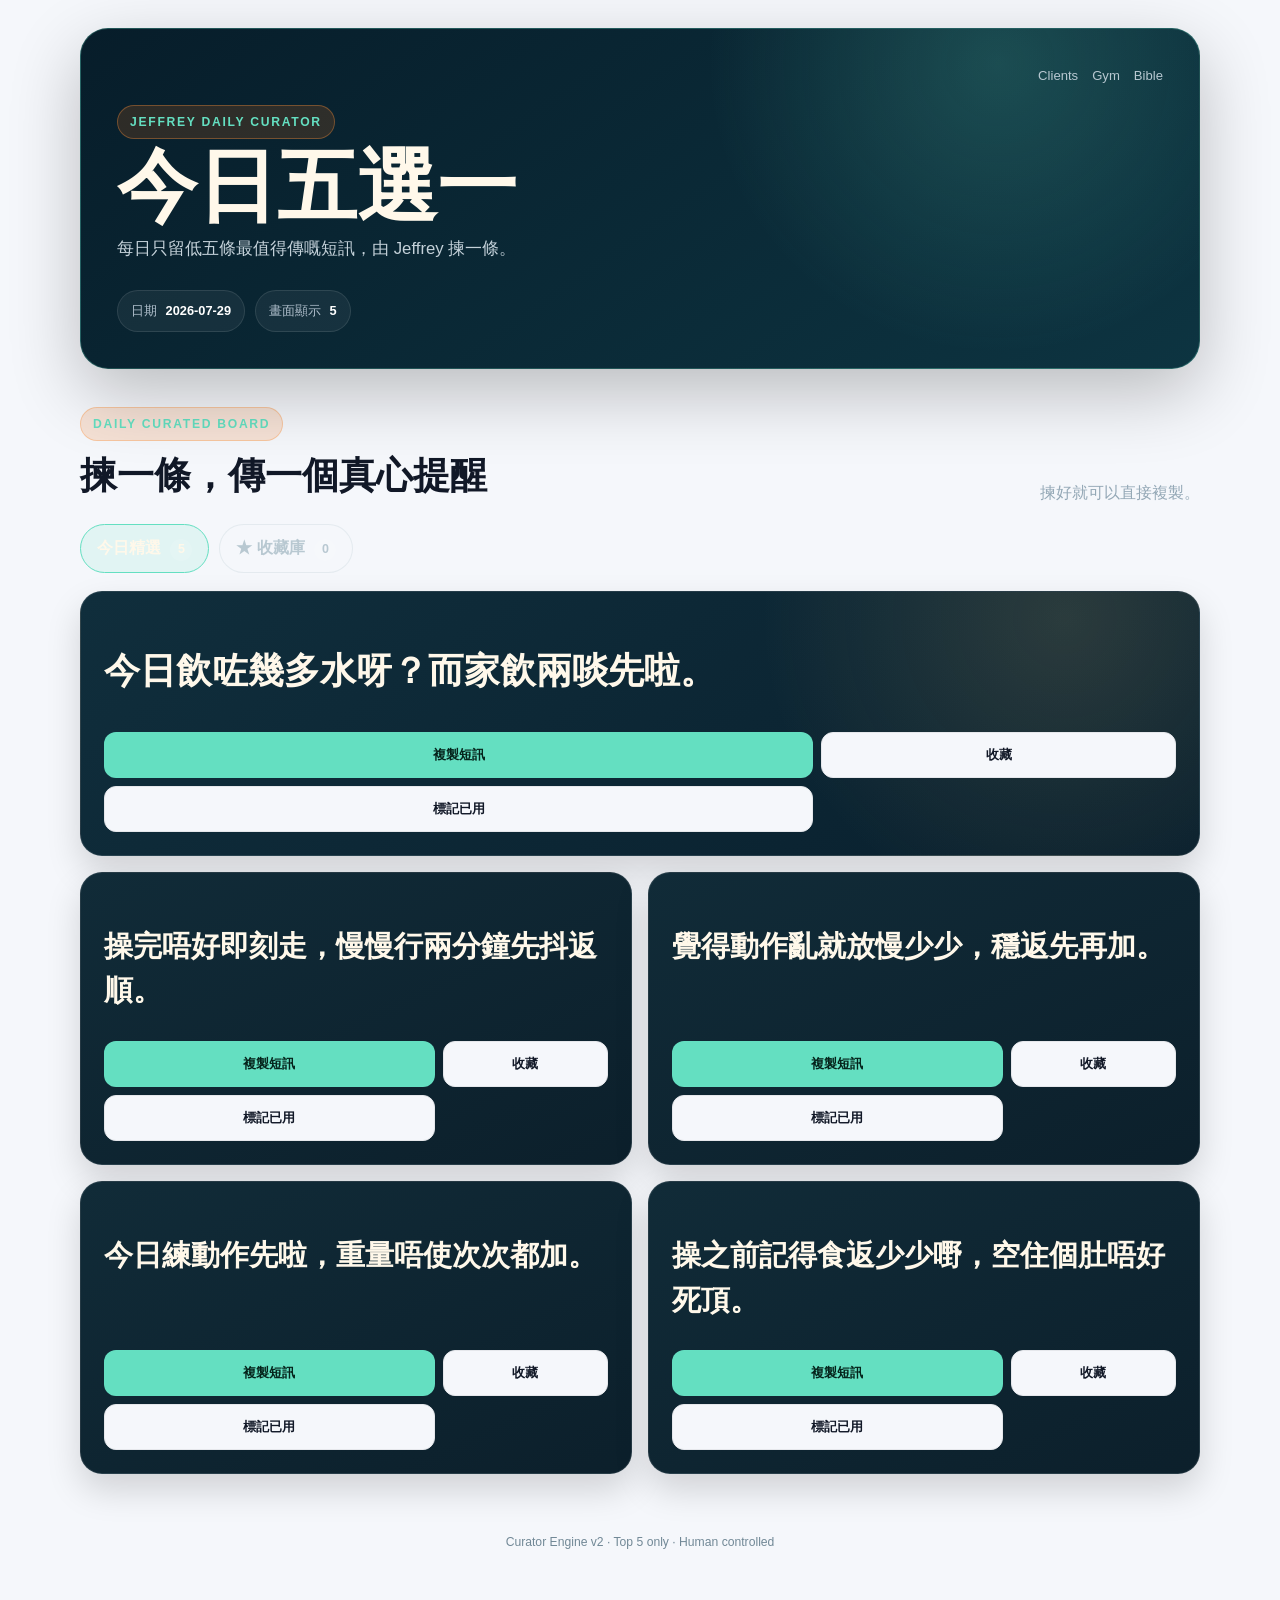
==== commit af3e9302: "Fix Jeffrey favourite retrieval and used state" ====
--- a/index.html
+++ b/index.html
@@ -3,60 +3,54 @@
 <head>
   <meta charset="UTF-8" />
   <meta name="viewport" content="width=device-width, initial-scale=1.0" />
-  <meta name="theme-color" content="#111827" />
   <meta name="app-version" content="5.0.0" />
-  <meta name="last-updated" content="2026-07-27" />
-  <meta http-equiv="Cache-Control" content="no-cache, no-store, must-revalidate" />
-  <title>Jeffrey Daily Reminder OS</title>
-  <link rel="stylesheet" href="style.css?v=4.0.0" />
-  <link rel="stylesheet" href="production.css?v=4.0.0" />
-  <link rel="stylesheet" href="reminder/relationship.css?v=4.0.0" />
+  <meta name="last-updated" content="2026-07-28" />
+  <title>Jeffrey 每日短訊精選</title>
+  <link rel="stylesheet" href="style.css" />
+  <link rel="stylesheet" href="reminder/relationship.css" />
+  <link rel="stylesheet" href="reminder/curator-overrides.css" />
 </head>
 <body>
-  <div class="app-shell">
-    <header class="hero">
-      <div class="hero-topline">
-        <div class="eyebrow">Jeffrey Daily Curator v5.0 · AIOS Module</div>
-        <div id="engineStatus" class="engine-status loading-state">Connecting…</div>
-      </div>
-      <h1>每日關心短訊工作台</h1>
-      <p>香港生活感・Jeffrey 教練語氣・一鍵 Copy WhatsApp</p>
-      <div class="hero-actions">
-        <a href="platform/" class="nav-link">Creator Platform</a>
-        <a href="https://hudsonmar-852.github.io/bible.html" class="nav-link">Bible Quote</a>
-        <button id="randomReminder" class="nav-link">Random Reminder</button>
-        <button id="themeToggle" class="nav-link ghost" aria-label="切換深色模式">Dark Mode</button>
+  <div class="curator-shell">
+    <header class="curator-hero">
+      <nav class="root-links" aria-label="Jeffrey tools">
+        <a href="clients.html">Clients</a>
+        <a href="gym/">Gym</a>
+        <a href="bible.html">Bible</a>
+      </nav>
+      <div class="eyebrow">Jeffrey Daily Curator</div>
+      <h1>今日五選一</h1>
+      <p>每日只留低五條最值得傳嘅短訊，由 Jeffrey 揀一條。</p>
+      <div class="board-facts" aria-label="今日精選資料">
+        <span>日期 <strong id="boardDate">—</strong></span>
+        <span>畫面顯示 <strong>5</strong></span>
       </div>
     </header>
-    <section class="control-panel" aria-label="Reminder controls">
-      <label class="search-box"><span>搜尋</span><input id="searchInput" type="search" placeholder="搜尋主題或內容…" autocomplete="off" /></label>
-      <div class="stats" id="statsPanel"><span><b id="totalCount">0</b> 訊息</span><span><b id="visibleCount">0</b> 顯示中</span><span><b id="copiedCount">0</b> 已 Copy</span><span><b id="favouriteCount">0</b> Favourite</span></div>
-    </section>
-    <section class="relationship-panel" aria-labelledby="relationshipTitle">
-      <div class="relationship-head">
-        <div>
-          <div class="eyebrow">今日最佳訊息</div>
-          <h2 id="relationshipTitle">記得會員，也記得教練界線</h2>
-          <p>每次只揀一個主題，產生 3–5 條草稿。Copy 前仍需 Jeffrey 確認。</p>
+    <main>
+      <section aria-labelledby="boardTitle">
+        <div class="section-heading">
+          <div>
+            <div class="eyebrow">Daily curated board</div>
+            <h2 id="boardTitle">揀一條，傳一個真心提醒</h2>
+          </div>
+          <p>揀好就可以直接複製。</p>
         </div>
-      </div>
-      <div id="relationshipStatus" class="relationship-status" aria-live="polite">
-        <strong>正在確認今日資料…</strong>
-      </div>
-      <div id="relationshipGrid" class="relationship-grid" aria-live="polite"></div>
-    </section>
-    <section class="daily-brief" id="dailyBrief"><div class="loading">正在載入今日內容...</div></section>
-    <section class="production-panel" id="productionPanel" aria-live="polite"><div class="loading">正在檢查 Production Sources...</div></section>
-    <section class="operator-bar" aria-label="Production operator controls">
-      <button id="showPending" class="nav-link">待審批</button>
-      <button id="showDone" class="nav-link ghost">已完成</button>
-      <button id="exportAudit" class="nav-link ghost">Export Audit JSON</button>
-    </section>
-    <nav class="tabs" id="tabs" aria-label="訊息分類"></nav>
-    <main class="grid" id="messageGrid" aria-live="polite"></main>
-    <footer><span id="versionInfo">Jeffrey Daily Curator v5.0.0</span><span>5 daily drafts · Human approval required · Auto distribution disabled</span></footer>
+        <nav class="curator-tabs" aria-label="短訊檢視">
+          <button class="curator-tab active" type="button" data-view="today">
+            今日精選 <span id="todayCount" class="view-count">0</span>
+          </button>
+          <button class="curator-tab" type="button" data-view="favourites">
+            ★ 收藏庫 <span id="favouriteCount" class="view-count">0</span>
+          </button>
+        </nav>
+        <div id="messageGrid" class="curator-grid" aria-live="polite"></div>
+        <div id="emptyState" class="empty-state" hidden>
+          今日精選未準備好。畫面唔會顯示舊短訊，請稍後再試。
+        </div>
+      </section>
+    </main>
+    <footer>Curator Engine v2 · Top 5 only · Human controlled</footer>
   </div>
-  <script src="app.js?v=4.0.0" defer></script>
-  <script type="module" src="relationship-app.mjs?v=5.0.0"></script>
+  <script type="module" src="reminder/app.js"></script>
 </body>
 </html>
--- a/reminder/curator-overrides.css
+++ b/reminder/curator-overrides.css
@@ -0,0 +1,86 @@
+.root-links {
+  display: flex;
+  justify-content: flex-end;
+  gap: 14px;
+  margin-bottom: 18px;
+}
+
+.root-links a {
+  color: #b8c8d1;
+  font-size: 0.82rem;
+  text-decoration: none;
+}
+
+.root-links a:hover {
+  color: #64dfc1;
+}
+
+.curator-hero h1 {
+  color: #fff8ea;
+}
+
+.curator-tabs {
+  display: flex;
+  gap: 10px;
+  margin: 0 0 18px;
+}
+
+.curator-tab {
+  border: 1px solid rgba(184, 200, 209, 0.28);
+  border-radius: 999px;
+  background: rgba(255, 255, 255, 0.05);
+  color: #b8c8d1;
+  padding: 10px 16px;
+  font: inherit;
+  font-weight: 850;
+  cursor: pointer;
+}
+
+.curator-tab.active {
+  border-color: #64dfc1;
+  background: rgba(100, 223, 193, 0.14);
+  color: #fff8ea;
+}
+
+.view-count {
+  display: inline-grid;
+  place-items: center;
+  min-width: 22px;
+  height: 22px;
+  margin-left: 5px;
+  padding: 0 6px;
+  border-radius: 999px;
+  background: rgba(255, 255, 255, 0.12);
+  font-size: 0.78rem;
+}
+
+.curator-card.used {
+  border-color: rgba(100, 223, 193, 0.5);
+  background: linear-gradient(145deg, rgba(19, 65, 64, 0.96), rgba(10, 39, 50, 0.96));
+}
+
+.curator-card.used .customer-text {
+  color: #72e6cf;
+}
+
+.curator-card.used .used-mark {
+  color: #07101d;
+  background: #72e6cf;
+}
+
+@media (max-width: 560px) {
+  .curator-tabs {
+    position: sticky;
+    top: 4px;
+    z-index: 3;
+    padding: 7px;
+    border-radius: 15px;
+    background: rgba(7, 16, 29, 0.92);
+    backdrop-filter: blur(12px);
+  }
+
+  .curator-tab {
+    flex: 1;
+    padding-inline: 10px;
+  }
+}
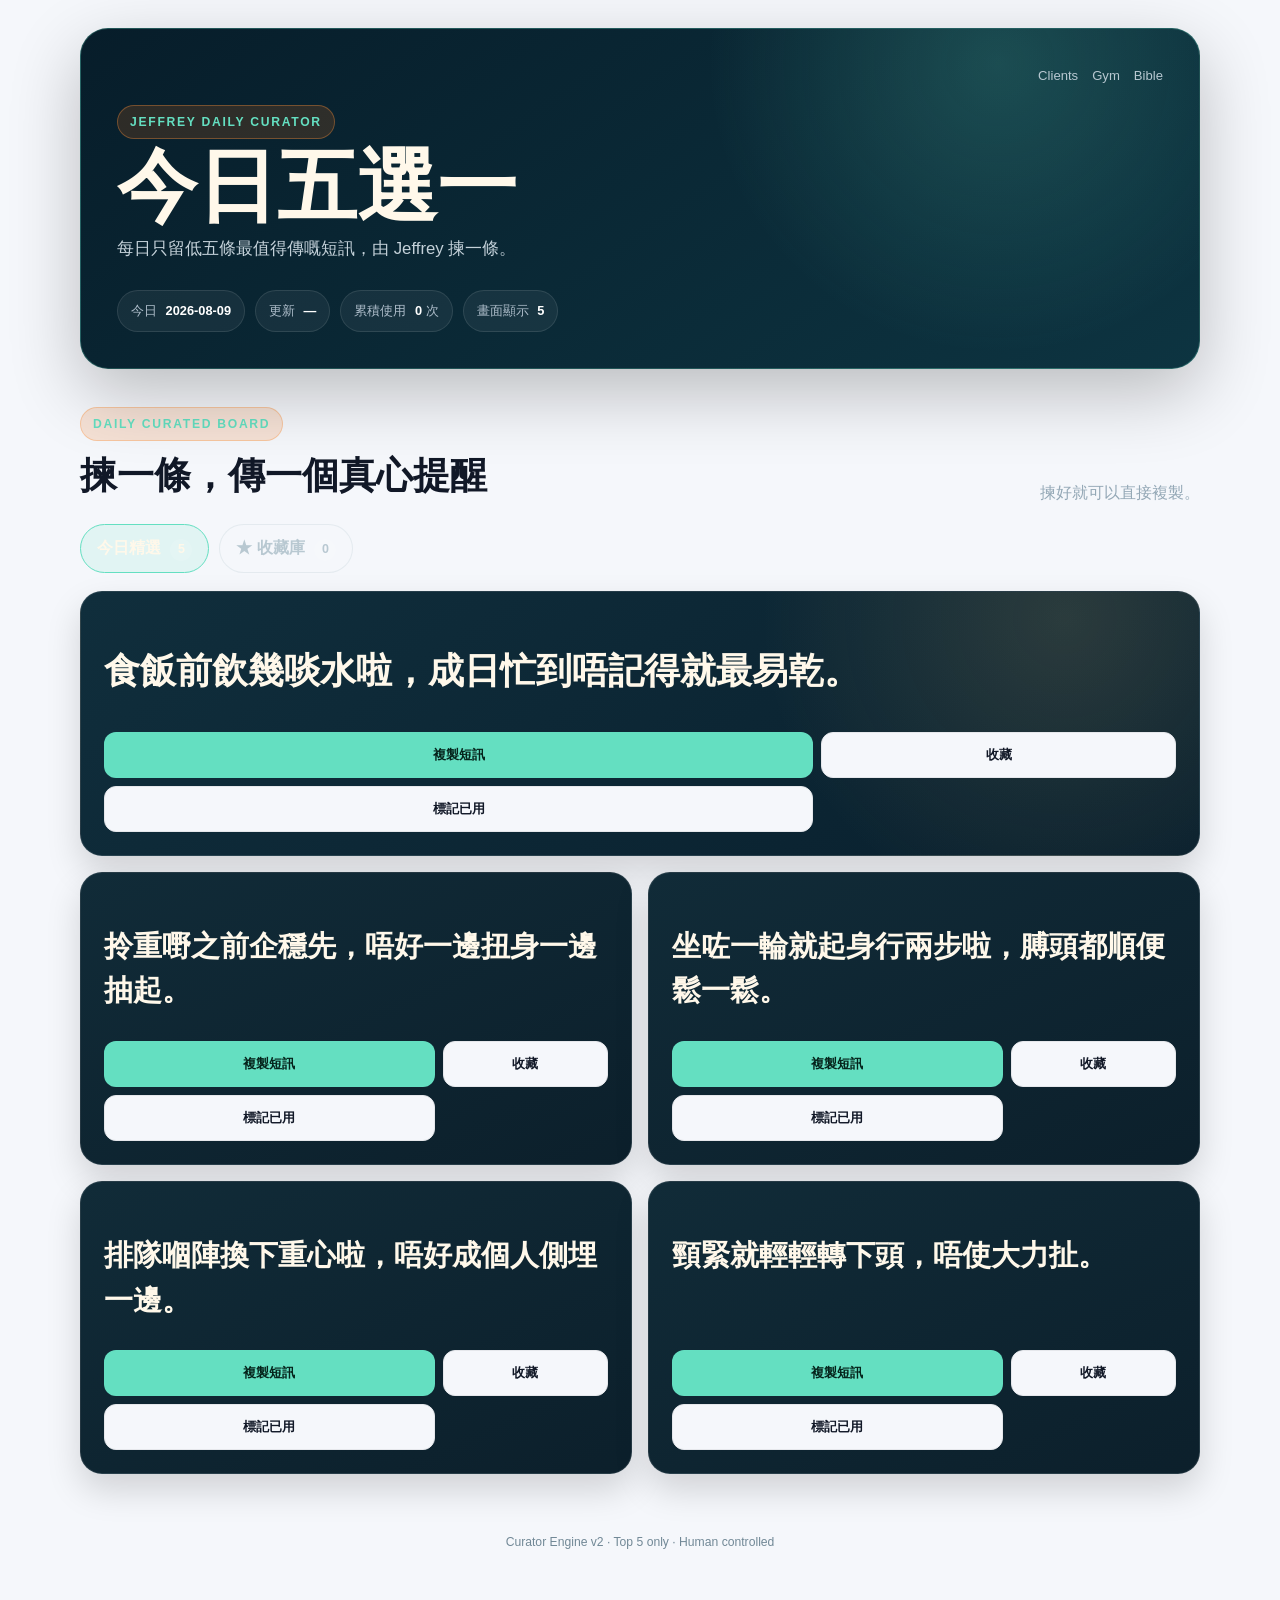
==== commit d8bc6fc7: "feat: show reminder update date and usage count" ====
--- a/index.html
+++ b/index.html
@@ -3,12 +3,12 @@
 <head>
   <meta charset="UTF-8" />
   <meta name="viewport" content="width=device-width, initial-scale=1.0" />
-  <meta name="app-version" content="5.0.0" />
-  <meta name="last-updated" content="2026-07-28" />
+  <meta name="app-version" content="5.1.0" />
+  <meta name="last-updated" content="2026-08-09" />
   <title>Jeffrey 每日短訊精選</title>
   <link rel="stylesheet" href="style.css" />
   <link rel="stylesheet" href="reminder/relationship.css" />
-  <link rel="stylesheet" href="reminder/curator-overrides.css" />
+  <link rel="stylesheet" href="reminder/curator-overrides.css?v=5.1.0" />
 </head>
 <body>
   <div class="curator-shell">
@@ -21,8 +21,10 @@
       <div class="eyebrow">Jeffrey Daily Curator</div>
       <h1>今日五選一</h1>
       <p>每日只留低五條最值得傳嘅短訊，由 Jeffrey 揀一條。</p>
-      <div class="board-facts" aria-label="今日精選資料">
-        <span>日期 <strong id="boardDate">—</strong></span>
+      <div class="board-facts board-summary" aria-label="今日精選資料">
+        <span>今日 <strong id="boardDate">—</strong></span>
+        <span>更新 <strong id="updatedDate">—</strong></span>
+        <span>累積使用 <strong id="usageTotal">0</strong> 次</span>
         <span>畫面顯示 <strong>5</strong></span>
       </div>
     </header>
@@ -51,6 +53,6 @@
     </main>
     <footer>Curator Engine v2 · Top 5 only · Human controlled</footer>
   </div>
-  <script type="module" src="reminder/app.js"></script>
+  <script type="module" src="reminder/app.js?v=5.1.0"></script>
 </body>
 </html>
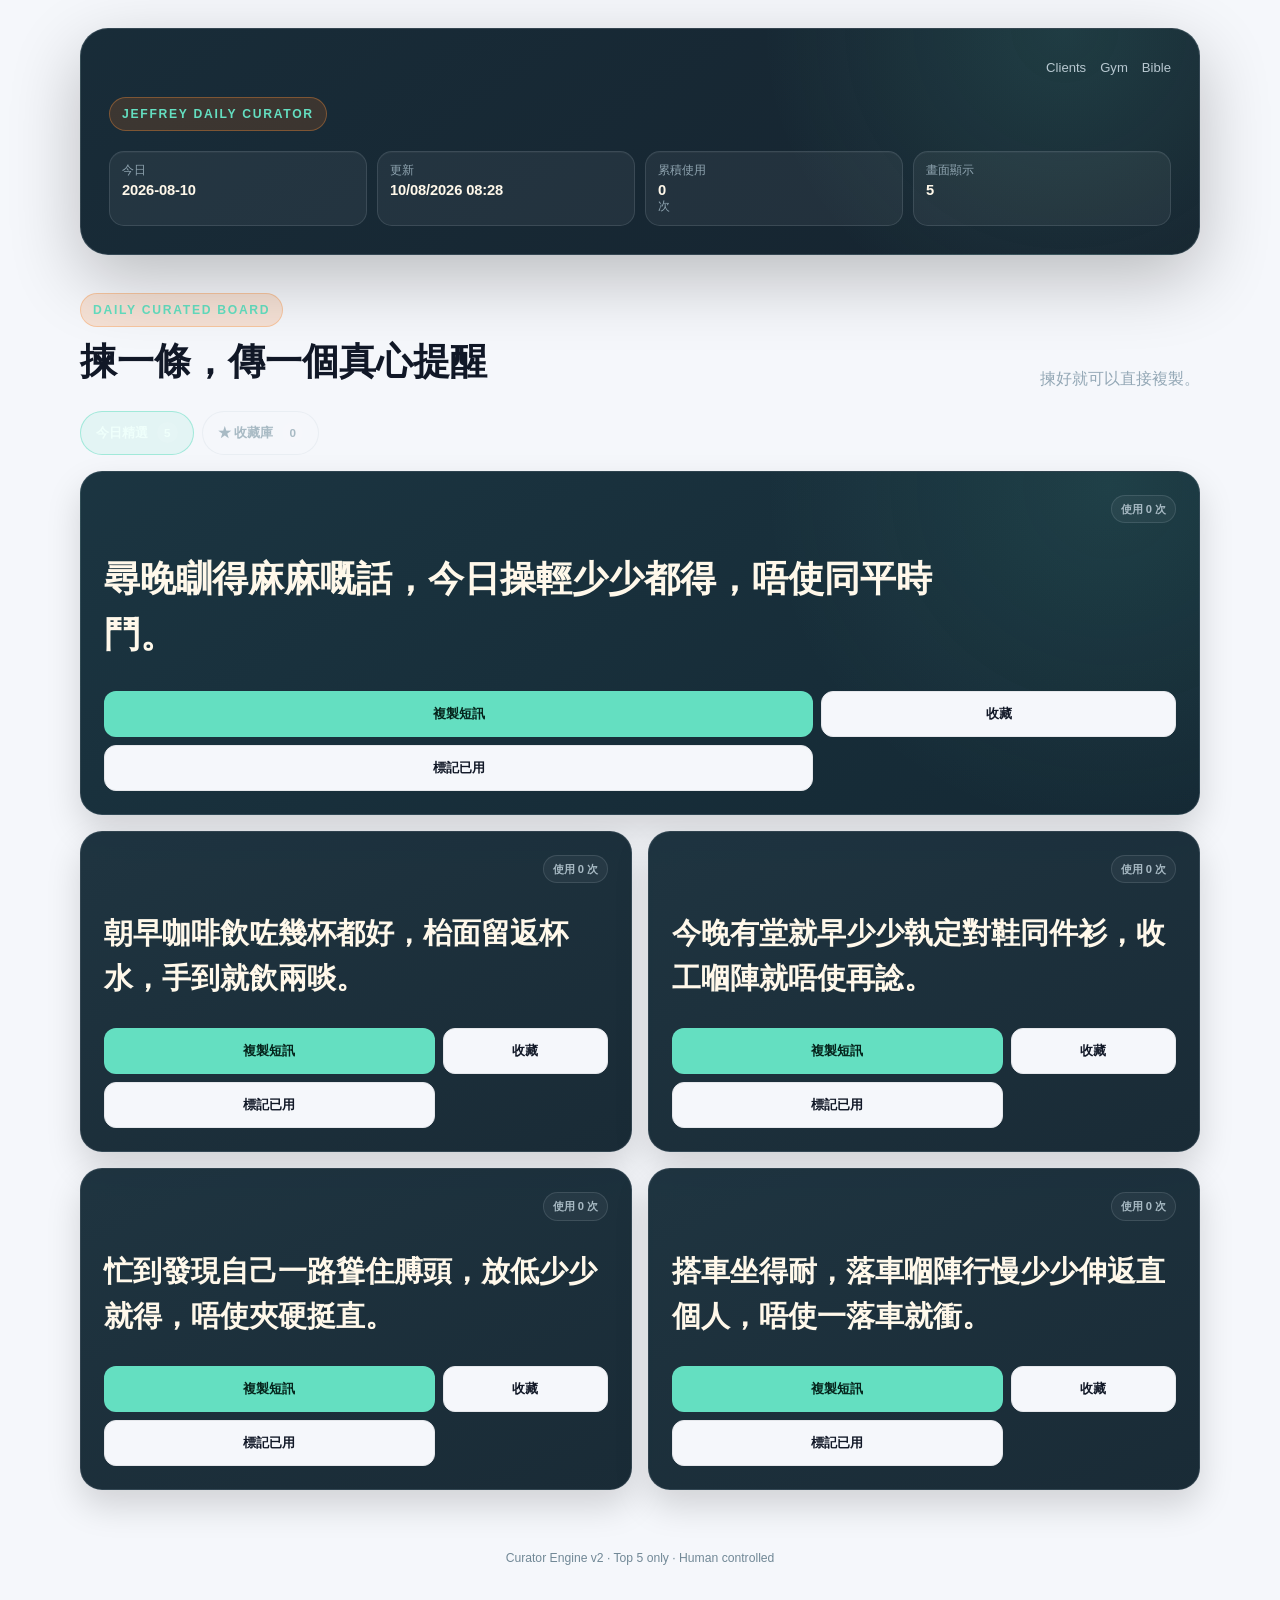
==== commit 161a6866: "ui: simplify Jeffrey reminder header" ====
--- a/index.html
+++ b/index.html
@@ -19,8 +19,6 @@
         <a href="bible.html">Bible</a>
       </nav>
       <div class="eyebrow">Jeffrey Daily Curator</div>
-      <h1>今日五選一</h1>
-      <p>每日只留低五條最值得傳嘅短訊，由 Jeffrey 揀一條。</p>
       <div class="board-facts board-summary" aria-label="今日精選資料">
         <span>今日 <strong id="boardDate">—</strong></span>
         <span>更新 <strong id="updatedDate">—</strong></span>
--- a/reminder/curator-overrides.css
+++ b/reminder/curator-overrides.css
@@ -15,52 +15,140 @@
   color: #64dfc1;
 }
 
+.curator-hero {
+  padding: 28px;
+  border-color: rgba(184, 200, 209, 0.18);
+  background:
+    radial-gradient(circle at 88% 0%, rgba(100, 223, 193, 0.12), transparent 30%),
+    linear-gradient(145deg, rgba(10, 31, 44, 0.94), rgba(7, 22, 34, 0.94));
+  backdrop-filter: blur(22px);
+}
+
 .curator-hero h1 {
+  margin: 7px 0 8px;
   color: #fff8ea;
+  font-size: clamp(2.1rem, 6vw, 3.7rem);
+  letter-spacing: -0.035em;
+}
+
+.curator-hero > p {
+  max-width: 560px;
+  font-size: 0.98rem;
+}
+
+.board-summary {
+  display: grid;
+  grid-template-columns: repeat(4, minmax(0, 1fr));
+  gap: 10px;
+  margin-top: 20px;
+}
+
+.board-summary > span {
+  min-width: 0;
+  padding: 11px 12px;
+  border: 1px solid rgba(184, 200, 209, 0.16);
+  border-radius: 15px;
+  background: rgba(255, 255, 255, 0.05);
+  box-shadow: inset 0 1px rgba(255, 255, 255, 0.035);
+  color: #8fa4b0;
+  font-size: 0.72rem;
+  line-height: 1.25;
+}
+
+.board-summary strong {
+  display: block;
+  margin: 4px 0 0;
+  color: #fff8ea;
+  font-size: 0.92rem;
+  font-weight: 820;
+  letter-spacing: -0.01em;
+  overflow-wrap: anywhere;
 }
 
 .curator-tabs {
   display: flex;
-  gap: 10px;
-  margin: 0 0 18px;
+  gap: 8px;
+  margin: 0 0 16px;
 }
 
 .curator-tab {
-  border: 1px solid rgba(184, 200, 209, 0.28);
+  min-height: 44px;
+  border: 1px solid rgba(184, 200, 209, 0.2);
   border-radius: 999px;
-  background: rgba(255, 255, 255, 0.05);
-  color: #b8c8d1;
-  padding: 10px 16px;
+  background: rgba(255, 255, 255, 0.045);
+  color: #a8bac4;
+  padding: 9px 15px;
   font: inherit;
-  font-weight: 850;
+  font-size: 0.84rem;
+  font-weight: 780;
   cursor: pointer;
 }
 
 .curator-tab.active {
-  border-color: #64dfc1;
-  background: rgba(100, 223, 193, 0.14);
-  color: #fff8ea;
+  border-color: rgba(100, 223, 193, 0.52);
+  background: rgba(100, 223, 193, 0.12);
+  color: #effffb;
 }
 
 .view-count {
   display: inline-grid;
   place-items: center;
-  min-width: 22px;
-  height: 22px;
+  min-width: 21px;
+  height: 21px;
   margin-left: 5px;
   padding: 0 6px;
   border-radius: 999px;
-  background: rgba(255, 255, 255, 0.12);
-  font-size: 0.78rem;
+  background: rgba(255, 255, 255, 0.1);
+  font-size: 0.73rem;
+}
+
+.curator-card {
+  border-color: rgba(184, 200, 209, 0.14);
+  background: linear-gradient(155deg, rgba(14, 37, 50, 0.93), rgba(8, 27, 39, 0.93));
+  backdrop-filter: blur(18px);
+}
+
+.curator-card:first-child {
+  background:
+    radial-gradient(circle at 92% 4%, rgba(100, 223, 193, 0.10), transparent 32%),
+    linear-gradient(150deg, rgba(15, 42, 55, 0.95), rgba(8, 29, 41, 0.95));
+}
+
+.card-top {
+  display: flex;
+  align-items: center;
+  justify-content: space-between;
+  gap: 10px;
+  min-height: 28px;
+}
+
+.used-mark,
+.usage-count {
+  display: inline-flex;
+  align-items: center;
+  justify-content: center;
+  min-height: 26px;
+  padding: 4px 9px;
+  border-radius: 999px;
+  font-size: 0.7rem;
+  font-weight: 820;
+  white-space: nowrap;
+}
+
+.usage-count {
+  margin-left: auto;
+  border: 1px solid rgba(184, 200, 209, 0.16);
+  background: rgba(255, 255, 255, 0.045);
+  color: #a8bac4;
 }
 
 .curator-card.used {
-  border-color: rgba(100, 223, 193, 0.5);
-  background: linear-gradient(145deg, rgba(19, 65, 64, 0.96), rgba(10, 39, 50, 0.96));
+  border-color: rgba(100, 223, 193, 0.42);
+  background: linear-gradient(145deg, rgba(18, 61, 60, 0.93), rgba(9, 37, 48, 0.93));
 }
 
 .curator-card.used .customer-text {
-  color: #72e6cf;
+  color: #8debd6;
 }
 
 .curator-card.used .used-mark {
@@ -68,19 +156,59 @@
   background: #72e6cf;
 }
 
+.curator-card.used .usage-count {
+  border-color: rgba(114, 230, 207, 0.32);
+  background: rgba(114, 230, 207, 0.08);
+  color: #9df0dd;
+}
+
+@media (max-width: 760px) {
+  .board-summary {
+    grid-template-columns: repeat(2, minmax(0, 1fr));
+  }
+}
+
 @media (max-width: 560px) {
+  .curator-shell {
+    width: min(100% - 16px, 1120px);
+  }
+
+  .curator-hero {
+    padding: 21px;
+    border-radius: 23px;
+  }
+
+  .curator-hero h1 {
+    font-size: clamp(2rem, 10vw, 2.8rem);
+  }
+
+  .board-summary {
+    gap: 8px;
+    margin-top: 17px;
+  }
+
+  .board-summary > span {
+    padding: 10px;
+    border-radius: 13px;
+  }
+
   .curator-tabs {
     position: sticky;
     top: 4px;
     z-index: 3;
-    padding: 7px;
-    border-radius: 15px;
-    background: rgba(7, 16, 29, 0.92);
-    backdrop-filter: blur(12px);
+    padding: 6px;
+    border: 1px solid rgba(184, 200, 209, 0.12);
+    border-radius: 16px;
+    background: rgba(7, 16, 29, 0.88);
+    backdrop-filter: blur(18px);
   }
 
   .curator-tab {
     flex: 1;
-    padding-inline: 10px;
-  }
-}
+    padding-inline: 9px;
+  }
+
+  .usage-count {
+    font-size: 0.68rem;
+  }
+}
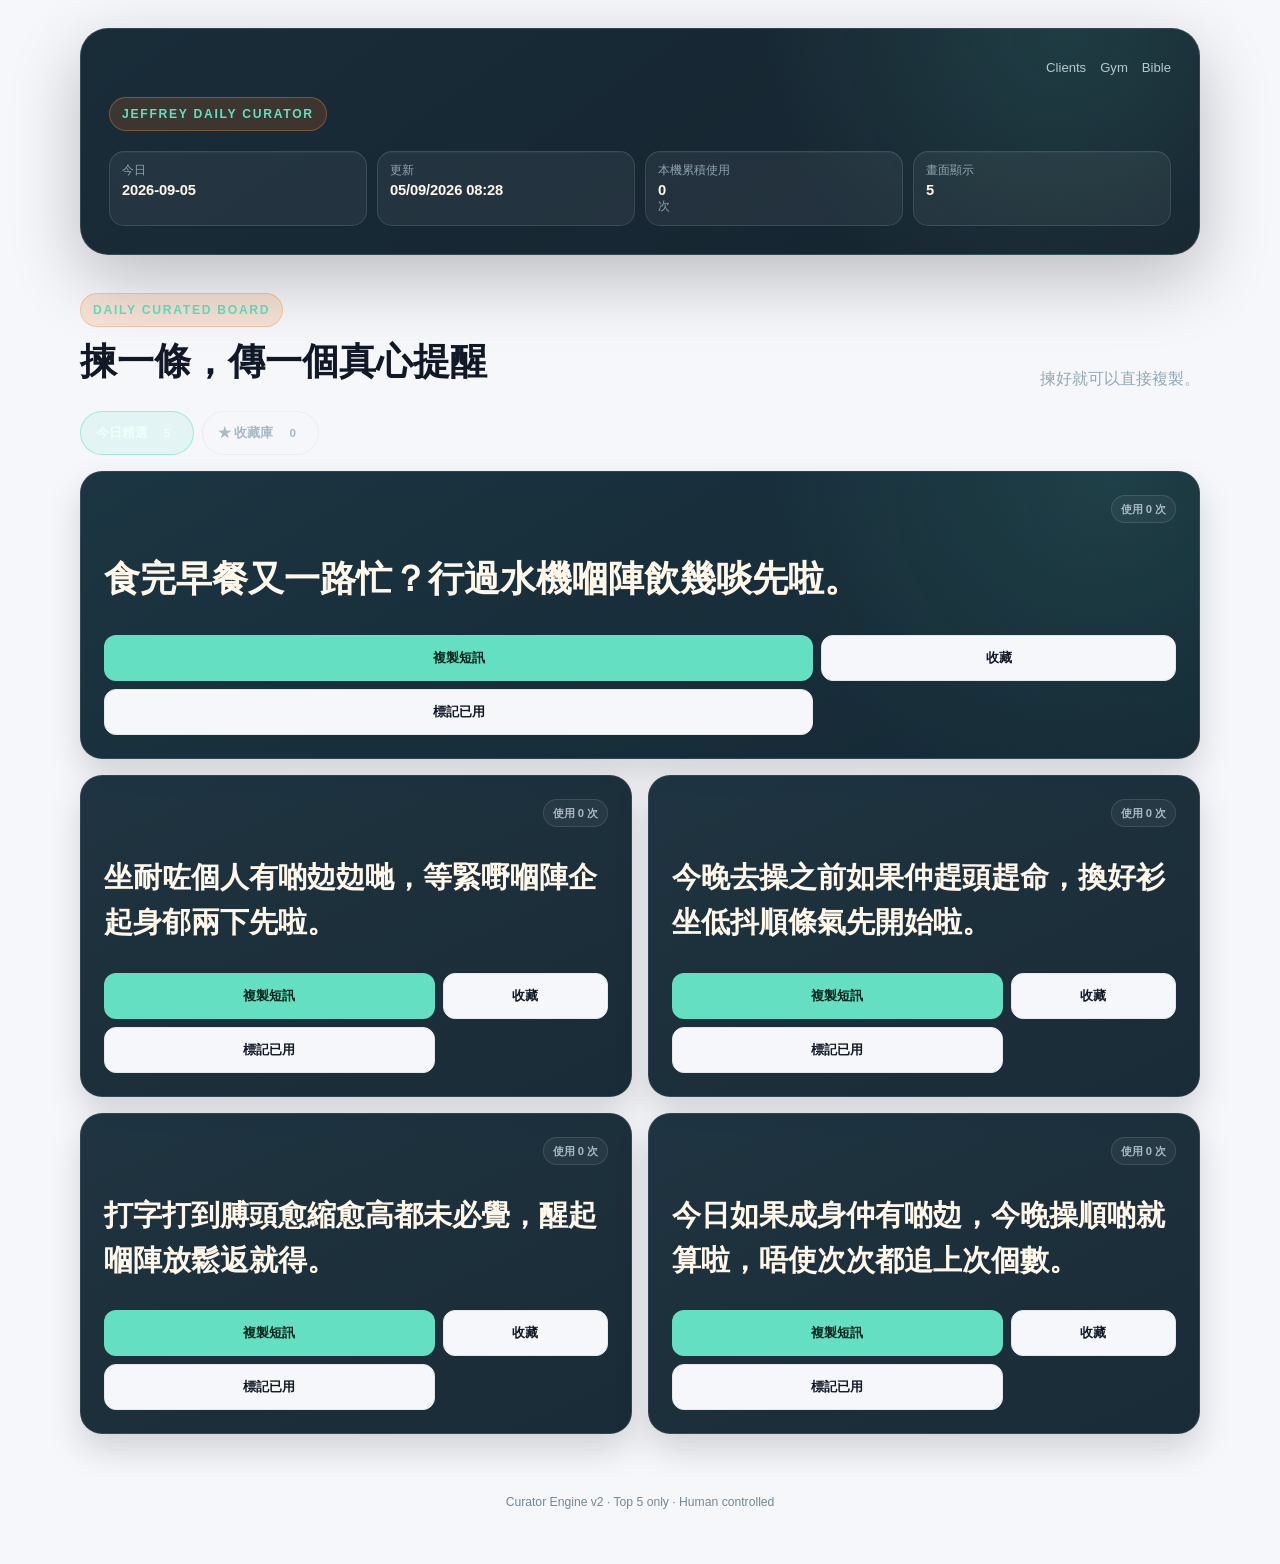
==== commit fef81d14: "Fix reminder route usage summary and regression checks" ====
--- a/index.html
+++ b/index.html
@@ -22,7 +22,7 @@
       <div class="board-facts board-summary" aria-label="今日精選資料">
         <span>今日 <strong id="boardDate">—</strong></span>
         <span>更新 <strong id="updatedDate">—</strong></span>
-        <span>累積使用 <strong id="usageTotal">0</strong> 次</span>
+        <span>本機累積使用 <strong id="usageTotal">0</strong> 次</span>
         <span>畫面顯示 <strong>5</strong></span>
       </div>
     </header>
